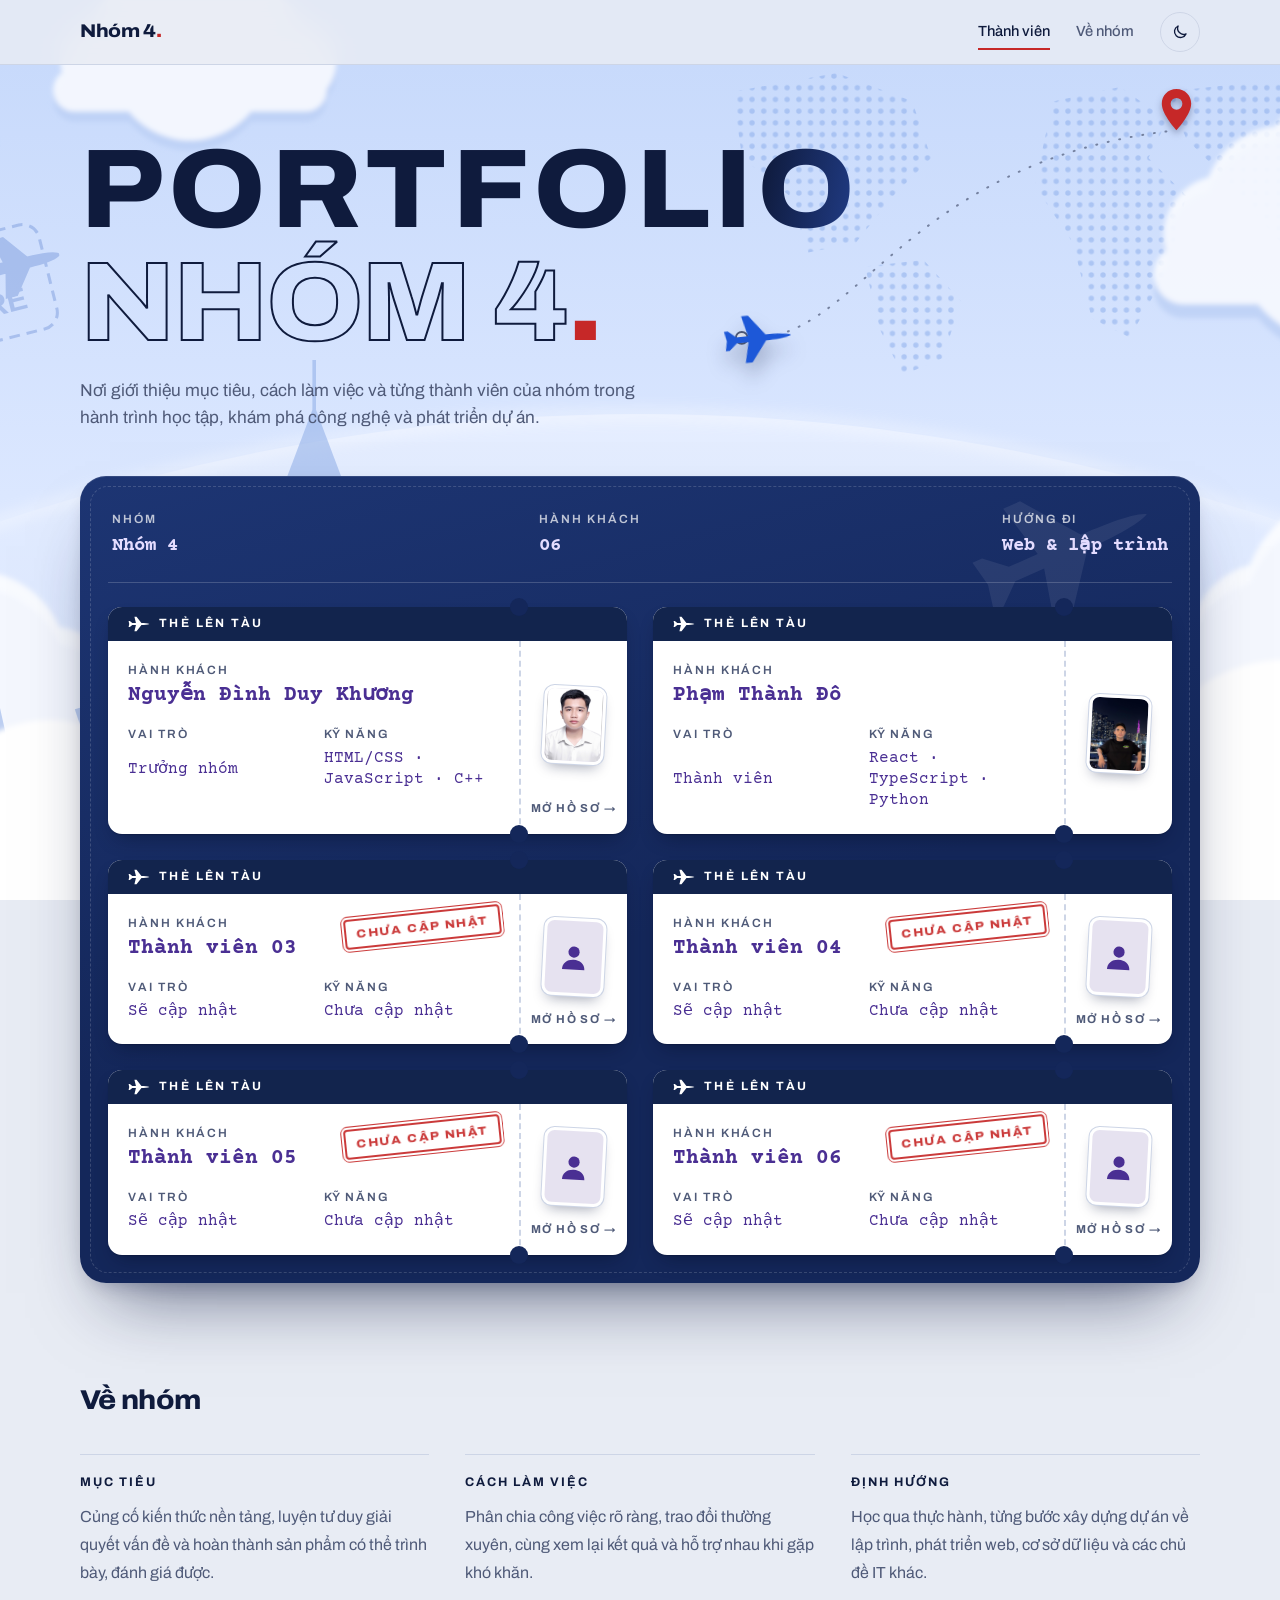
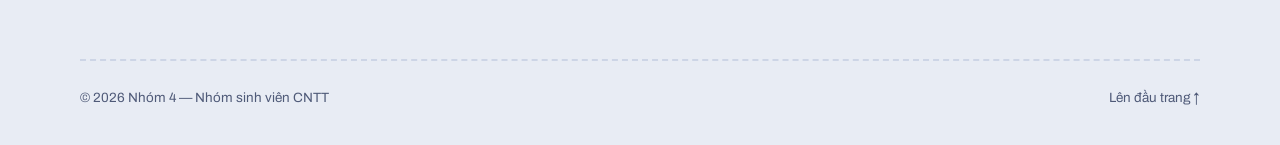
==== index.html @ a0b0d623 "sửa trang nhóm" ====
<!DOCTYPE html>
<html lang="vi">
<head>
  <meta charset="UTF-8">
  <meta name="viewport" content="width=device-width, initial-scale=1.0">
  <meta name="description" content="Trang chủ và danh sách thành viên nhóm sinh viên Công nghệ thông tin.">
  <meta name="color-scheme" content="light dark">
  <title>Nhóm 4 | Trang chủ nhóm</title>
  <link rel="preconnect" href="https://fonts.googleapis.com">
  <link rel="preconnect" href="https://fonts.gstatic.com" crossorigin>
  <link href="https://fonts.googleapis.com/css2?family=Archivo:wdth,wght@75..125,400..800&family=Courier+Prime:wght@400;700&display=swap" rel="stylesheet">
  <link rel="stylesheet" href="css/group.css">
  <script>
    document.documentElement.classList.add("js");
    try {
      const saved = localStorage.getItem("codecrew-theme");
      if (saved) document.documentElement.dataset.theme = saved;
    } catch (e) {}
    if (!document.documentElement.dataset.theme && matchMedia("(prefers-color-scheme: dark)").matches) {
      document.documentElement.dataset.theme = "dark";
    }
  </script>
  <script src="js/group.js" defer></script>
</head>
<body>
  <svg width="0" height="0" style="position:absolute" aria-hidden="true" focusable="false">
    <symbol id="person" viewBox="0 0 24 24"><circle cx="12" cy="8.5" r="4"/><path d="M4 21c0-4.4 3.6-7 8-7s8 2.6 8 7z"/></symbol>
    <symbol id="plane" viewBox="-40 -26 72 52"><path d="M30 0C26-2.5 12-3 4-3L-12-24h-7l5 21h-12l-8-7h-4l2 10-2 10h4l8-7h12l-5 21h7L4 3c8 0 22-.5 26-3Z"/></symbol>
  </svg>

  <header class="header">
    <nav class="wrap nav" aria-label="Điều hướng chính">
      <a class="brand" href="#top">Nhóm 4<span>.</span></a>
      <div class="nav-links">
        <a href="#members">Thành viên</a>
        <a href="#about">Về nhóm</a>
        <button class="theme-toggle" type="button" aria-label="Chuyển giao diện sáng / tối">
          <svg class="icon-sun" viewBox="0 0 24 24" width="18" height="18" fill="none" stroke="currentColor" stroke-width="1.8" stroke-linecap="round" aria-hidden="true"><circle cx="12" cy="12" r="4"/><path d="M12 2.5v2.2M12 19.3v2.2M2.5 12h2.2M19.3 12h2.2M5.3 5.3l1.6 1.6M17.1 17.1l1.6 1.6M5.3 18.7l1.6-1.6M17.1 6.9l1.6-1.6"/></svg>
          <svg class="icon-moon" viewBox="0 0 24 24" width="18" height="18" fill="none" stroke="currentColor" stroke-width="1.8" stroke-linecap="round" stroke-linejoin="round" aria-hidden="true"><path d="M20 14.5A8 8 0 0 1 9.5 4 8 8 0 1 0 20 14.5Z"/></svg>
        </button>
      </div>
    </nav>
  </header>

  <main id="top">
    <section class="wrap intro">
      <svg class="sky" viewBox="0 0 480 280" aria-hidden="true" focusable="false">
        <path id="route" class="route" d="M12 250C130 262 170 70 456 38"/>
        <circle class="stop" cx="12" cy="250" r="6"/>
        <path class="pin" transform="translate(0 -22)" d="M456 18c-9 0-15 7-15 15 0 11 15 27 15 27s15-16 15-27c0-8-6-15-15-15Zm0 21a6 6 0 1 1 0-12 6 6 0 0 1 0 12Z"/>
        <g class="jet"><use href="#plane" x="-40" y="-26" width="72" height="52"/><animateMotion dur="16s" repeatCount="indefinite" rotate="auto" keyPoints="0;1" keyTimes="0;1" calcMode="spline" keySplines=".45 0 .25 1"><mpath href="#route"/></animateMotion></g>
      </svg>
      <h1 class="reveal art-title" aria-label="Portfolio Nhóm 4"><span class="art-top" aria-hidden="true">PORTFOLIO</span><span class="art-sub" aria-hidden="true">NHÓM 4<i class="art-dot">.</i></span></h1>
      <p class="lead reveal">Nơi giới thiệu mục tiêu, cách làm việc và từng thành viên của nhóm trong hành trình học tập, khám phá công nghệ và phát triển dự án.</p>
    </section>

    <section class="wrap" id="members" aria-labelledby="members-title">
      <div class="wallet">
        <svg class="wallet-plane" aria-hidden="true" focusable="false"><use href="#plane"/></svg>
        <h2 class="visually-hidden" id="members-title">Thành viên</h2>
        <dl class="flight">
          <div><dt>Nhóm</dt><dd>Nhóm 4</dd></div>
          <div><dt>Hành khách</dt><dd>06</dd></div>
          <div><dt>Hướng đi</dt><dd>Web &amp; lập trình</dd></div>
        </dl>

        <ul class="coupons">
          <li>
            <a class="coupon" href="members/duy-khuong.html">
              <span class="coupon-head"><span><svg class="ico-plane" aria-hidden="true"><use href="#plane"/></svg>Thẻ lên tàu</span></span>
              <span class="coupon-body">
                <span class="field"><span class="label">Hành khách</span><span class="value name">Nguyễn Đình Duy Khương</span></span>
                <span class="field"><span class="label">Vai trò</span><span class="value">Trưởng nhóm</span></span>
                <span class="field"><span class="label">Kỹ năng</span><span class="value">HTML/CSS · JavaScript · C++</span></span>
              </span>
              <span class="coupon-stub"><span class="photo"><span class="ph-fallback">K</span><img src="images/members/01.jpg" alt="Ảnh Nguyễn Đình Duy Khương" onerror="this.remove()"></span><span class="open">Mở hồ sơ <i aria-hidden="true">→</i></span></span>
            </a>
          </li>
         <li>
  <a class="coupon" href="members/PhamThanhDo/">
    <span class="coupon-head"><span><svg class="ico-plane" aria-hidden="true"><use href="#plane"/></svg>Thẻ lên tàu</span></span>
    <span class="coupon-body">
      <span class="field"><span class="label">Hành khách</span><span class="value name">Phạm Thành Đô</span></span>
      <span class="field"><span class="label">Vai trò</span><span class="value">Thành viên</span></span>
      <span class="field"><span class="label">Kỹ năng</span><span class="value">React · TypeScript · Python</span></span>
    </span>
    <span class="coupon-stub"><span class="photo"><span class="ph-fallback">Đ</span><img src="members/PhamThanhDo/avatar.jpg" alt="Ảnh Phạm Thành Đô" onerror="this.remove()"></span></span>
  </a>
</li>
          <li>
            <a class="coupon is-pending" href="members/thanh-vien-03.html">
              <span class="coupon-head"><span><svg class="ico-plane" aria-hidden="true"><use href="#plane"/></svg>Thẻ lên tàu</span></span>
              <span class="coupon-body">
                <span class="field"><span class="label">Hành khách</span><span class="value name">Thành viên 03</span></span>
                <span class="field"><span class="label">Vai trò</span><span class="value">Sẽ cập nhật</span></span>
                <span class="field"><span class="label">Kỹ năng</span><span class="value">Chưa cập nhật</span></span>
                <span class="stamp">Chưa cập nhật</span>
              </span>
              <span class="coupon-stub"><span class="photo"><svg class="ph-fallback" aria-hidden="true"><use href="#person"/></svg><img src="images/members/03.jpg" alt="Ảnh Thành viên 03" onerror="this.remove()"></span><span class="open">Mở hồ sơ <i aria-hidden="true">→</i></span></span>
            </a>
          </li>
          <li>
            <a class="coupon is-pending" href="members/thanh-vien-04.html">
              <span class="coupon-head"><span><svg class="ico-plane" aria-hidden="true"><use href="#plane"/></svg>Thẻ lên tàu</span></span>
              <span class="coupon-body">
                <span class="field"><span class="label">Hành khách</span><span class="value name">Thành viên 04</span></span>
                <span class="field"><span class="label">Vai trò</span><span class="value">Sẽ cập nhật</span></span>
                <span class="field"><span class="label">Kỹ năng</span><span class="value">Chưa cập nhật</span></span>
                <span class="stamp">Chưa cập nhật</span>
              </span>
              <span class="coupon-stub"><span class="photo"><svg class="ph-fallback" aria-hidden="true"><use href="#person"/></svg><img src="images/members/04.jpg" alt="Ảnh Thành viên 04" onerror="this.remove()"></span><span class="open">Mở hồ sơ <i aria-hidden="true">→</i></span></span>
            </a>
          </li>
          <li>
            <a class="coupon is-pending" href="members/thanh-vien-05.html">
              <span class="coupon-head"><span><svg class="ico-plane" aria-hidden="true"><use href="#plane"/></svg>Thẻ lên tàu</span></span>
              <span class="coupon-body">
                <span class="field"><span class="label">Hành khách</span><span class="value name">Thành viên 05</span></span>
                <span class="field"><span class="label">Vai trò</span><span class="value">Sẽ cập nhật</span></span>
                <span class="field"><span class="label">Kỹ năng</span><span class="value">Chưa cập nhật</span></span>
                <span class="stamp">Chưa cập nhật</span>
              </span>
              <span class="coupon-stub"><span class="photo"><svg class="ph-fallback" aria-hidden="true"><use href="#person"/></svg><img src="images/members/05.jpg" alt="Ảnh Thành viên 05" onerror="this.remove()"></span><span class="open">Mở hồ sơ <i aria-hidden="true">→</i></span></span>
            </a>
          </li>
          <li>
            <a class="coupon is-pending" href="members/thanh-vien-06.html">
              <span class="coupon-head"><span><svg class="ico-plane" aria-hidden="true"><use href="#plane"/></svg>Thẻ lên tàu</span></span>
              <span class="coupon-body">
                <span class="field"><span class="label">Hành khách</span><span class="value name">Thành viên 06</span></span>
                <span class="field"><span class="label">Vai trò</span><span class="value">Sẽ cập nhật</span></span>
                <span class="field"><span class="label">Kỹ năng</span><span class="value">Chưa cập nhật</span></span>
                <span class="stamp">Chưa cập nhật</span>
              </span>
              <span class="coupon-stub"><span class="photo"><svg class="ph-fallback" aria-hidden="true"><use href="#person"/></svg><img src="images/members/06.jpg" alt="Ảnh Thành viên 06" onerror="this.remove()"></span><span class="open">Mở hồ sơ <i aria-hidden="true">→</i></span></span>
            </a>
          </li>
        </ul>
      </div>
    </section>

    <section class="wrap block" id="about" aria-labelledby="about-title">
      <h2 class="block-title reveal" id="about-title">Về nhóm</h2>
      <div class="terms reveal-group">
        <div><h3>Mục tiêu</h3><p>Củng cố kiến thức nền tảng, luyện tư duy giải quyết vấn đề và hoàn thành sản phẩm có thể trình bày, đánh giá được.</p></div>
        <div><h3>Cách làm việc</h3><p>Phân chia công việc rõ ràng, trao đổi thường xuyên, cùng xem lại kết quả và hỗ trợ nhau khi gặp khó khăn.</p></div>
        <div><h3>Định hướng</h3><p>Học qua thực hành, từng bước xây dựng dự án về lập trình, phát triển web, cơ sở dữ liệu và các chủ đề IT khác.</p></div>
      </div>
    </section>
  </main>

  <footer class="wrap footer">
    <span>© <span id="year"></span> Nhóm 4 — Nhóm sinh viên CNTT</span>
    <a href="#top">Lên đầu trang ↑</a>
  </footer>
</body>
</html>
---- css/group.css ----
/* Giao diện trang nhóm — ví vé máy bay: mỗi thành viên là một thẻ lên tàu */
@property --sheen { syntax: "<number>"; inherits: false; initial-value: 0; }

:root {
  --ground: #e8ecf4;
  --ink: #0f1b3d;
  --muted: #4f5a78;
  --line: #cdd5e6;
  --navy: #12244d;
  --wallet: #14275a;
  --wallet-edge: #1d3573;
  --head-bg: #12244d;
  --stock: #ffffff;
  --carbon: #4a2f93;
  --red: #c62828;
  --ring: #12244d;
  --on-wallet: rgba(255, 255, 255, .72);
  --blend: multiply;
  --shadow-wallet: 0 40px 70px -30px rgba(10, 20, 58, .6), 0 10px 24px -12px rgba(10, 20, 58, .35);
  --shadow-coupon: 0 1px 1px rgba(5, 10, 30, .22), 0 10px 20px -8px rgba(5, 10, 30, .45);
  --shadow-coupon-hover: 0 2px 2px rgba(5, 10, 30, .22), 0 26px 36px -14px rgba(5, 10, 30, .6);
  --sky: url("../images/sky-light.svg");
  --jet: #1d58d8;
  --ease: cubic-bezier(.16, 1, .3, 1);
}

:root[data-theme="dark"] {
  --ground: #070b18;
  --ink: #e9edf8;
  --muted: #9ba7c7;
  --line: #243257;
  --navy: #9db4ff;
  --wallet: #0e1733;
  --wallet-edge: #16224a;
  --head-bg: #263d7a;
  --jet: #9db8ff;
  --sky: url("../images/sky-dark.svg");
  --stock: #17224a;
  --carbon: #c8b9ff;
  --red: #ff7b72;
  --ring: #c8d3ff;
  --on-wallet: rgba(233, 237, 248, .7);
  --blend: normal;
  --shadow-wallet: 0 40px 70px -30px rgba(0, 0, 0, .85), 0 0 0 1px rgba(157, 180, 255, .08);
  --shadow-coupon: 0 1px 1px rgba(0, 0, 0, .4), 0 10px 20px -8px rgba(0, 0, 0, .7);
  --shadow-coupon-hover: 0 2px 2px rgba(0, 0, 0, .4), 0 26px 36px -14px rgba(0, 0, 0, .85);
}

* { box-sizing: border-box; }
html {
  scroll-behavior: smooth;
  scroll-padding-top: 80px;
  scrollbar-color: var(--wallet-edge) var(--ground);
  scrollbar-width: thin;
}
body {
  position: relative;
  margin: 0;
  background: var(--ground);
  color: var(--ink);
  font-family: "Archivo", system-ui, sans-serif;
  font-stretch: 100%;
  line-height: 1.6;
  transition: background-color .4s, color .4s;
}
a { color: inherit; text-decoration: none; }
::selection { background: var(--red); color: #fff; }
:focus-visible { outline: 3px solid var(--ring); outline-offset: 3px; border-radius: 6px; }
.wrap { width: min(1120px, 100% - 32px); margin-inline: auto; }
.visually-hidden { color: inherit; position: absolute; width: 1px; height: 1px; overflow: hidden; clip-path: inset(50%); white-space: nowrap; }

/* Ảnh nền bầu trời */
body::before {
  content: "";
  position: fixed;
  inset: 0;
  z-index: -1;
  background: var(--sky) center bottom / cover no-repeat;
  pointer-events: none;
}

/* Header */
.header {
  position: sticky;
  top: 0;
  z-index: 10;
  background: color-mix(in srgb, var(--ground) 86%, transparent);
  backdrop-filter: blur(12px);
  border-bottom: 1px solid var(--line);
  transition: box-shadow .3s, background-color .4s;
}
.header.scrolled { box-shadow: 0 8px 24px -12px rgba(10, 20, 58, .3); }
.nav { height: 64px; display: flex; align-items: center; justify-content: space-between; }
.brand { font-weight: 800; font-stretch: 112%; font-size: 1.15rem; letter-spacing: -.02em; }
.brand span { color: var(--red); }
.nav-links { display: flex; align-items: center; gap: 26px; font-size: .92rem; font-weight: 500; color: var(--muted); }
.nav-links a { position: relative; transition: color .2s; }
.nav-links a:not(.theme-toggle)::after {
  content: "";
  position: absolute;
  inset: auto 0 -6px;
  height: 2px;
  background: var(--red);
  transform: scaleX(0);
  transform-origin: left;
  transition: transform .35s var(--ease);
}
.nav-links a:hover, .nav-links a.active { color: var(--ink); }
.nav-links a:hover::after, .nav-links a.active::after { transform: scaleX(1); }

.theme-toggle {
  display: grid;
  place-items: center;
  width: 40px;
  height: 40px;
  padding: 0;
  border: 1px solid var(--line);
  border-radius: 50%;
  background: transparent;
  color: var(--ink);
  cursor: pointer;
  transition: border-color .2s, background-color .2s, transform .35s var(--ease);
}
.theme-toggle:hover { border-color: var(--red); transform: rotate(18deg); }
.theme-toggle .icon-sun { display: none; }
:root[data-theme="dark"] .theme-toggle .icon-sun { display: block; }
:root[data-theme="dark"] .theme-toggle .icon-moon { display: none; }

/* Mở đầu */
.intro { padding: 72px 0 44px; }
.intro h1 {
  margin: 0 0 20px;
  max-width: 15ch;
  font-size: clamp(2.5rem, 6.4vw, 4.75rem);
  font-weight: 800;
  font-stretch: 108%;
  line-height: 1.02;
  letter-spacing: -.035em;
  text-wrap: balance;
}
.lead { margin: 0; max-width: 56ch; font-size: 1.08rem; color: var(--muted); }
.mark {
  background: linear-gradient(var(--red), var(--red)) left 94% / 0 .12em no-repeat;
  transition: background-size 1s var(--ease) .6s;
}
.mark.on { background-size: 100% .12em; }

/* Tiêu đề nghệ thuật */
.intro h1.art-title { max-width: none; font-size: clamp(2.8rem, 9vw, 7rem); line-height: .95; letter-spacing: -.02em; }
.art-top, .art-sub { display: block; width: fit-content; }
.art-top {
  letter-spacing: .04em;
  background: linear-gradient(100deg, var(--ink) 0%, var(--ink) 35%, #3b6cf0 48%, #8a5cf0 52%, var(--ink) 65%, var(--ink) 100%) 0 0 / 250% 100%;
  -webkit-background-clip: text; background-clip: text;
  color: transparent; -webkit-text-fill-color: transparent;
  animation: art-shine 5s ease-in-out infinite;
}
.art-sub {
  margin-top: .06em;
  color: transparent; -webkit-text-fill-color: transparent;
  -webkit-text-stroke: 2px var(--ink);
  background: linear-gradient(90deg, var(--red), #ff9a3c, var(--red)) 0 100% / 0 100% no-repeat;
  -webkit-background-clip: text; background-clip: text;
  transition: background-size .9s var(--ease);
  cursor: default;
}
.art-sub:hover { background-size: 100% 100%; }
.art-dot { font-style: normal; -webkit-text-stroke: 0; -webkit-text-fill-color: var(--red); color: var(--red); display: inline-block; animation: art-bounce 2.2s var(--ease) infinite; }
@keyframes art-shine { 0%, 15% { background-position: 100% 0; } 85%, 100% { background-position: 0 0; } }
@keyframes art-bounce { 0%, 60%, 100% { transform: translateY(0); } 30% { transform: translateY(-.14em); } }

/* Hình máy bay */
.intro { position: relative; }
.sky { display: none; position: absolute; top: 28px; right: 0; width: min(42%, 470px); overflow: visible; color: var(--ink); }
.route { fill: none; stroke: var(--muted); stroke-width: 2; stroke-linecap: round; stroke-dasharray: 1 11; opacity: .7; }
.stop { fill: var(--ground); stroke: var(--muted); stroke-width: 2; }
.pin { fill: var(--red); filter: drop-shadow(0 4px 4px rgba(10, 20, 58, .3)); }
.jet { fill: var(--jet); filter: drop-shadow(0 14px 10px rgba(10, 20, 58, .28)); }
.wallet-plane {
  position: absolute;
  top: 6px;
  right: 40px;
  width: 190px;
  height: 137px;
  fill: #fff;
  opacity: .07;
  transform: rotate(-24deg);
  pointer-events: none;
}
@media (min-width: 960px) { .sky { display: block; } }

/* Ví vé */
.wallet {
  color: #fff;
  position: relative;
  padding: 28px;
  border-radius: 26px;
  background: linear-gradient(165deg, var(--wallet-edge), var(--wallet) 55%);
  box-shadow: var(--shadow-wallet), inset 0 1px 0 rgba(255, 255, 255, .1);
}
.wallet::before {
  content: "";
  position: absolute;
  inset: 10px;
  border: 1.5px dashed rgba(255, 255, 255, .16);
  border-radius: 18px;
  pointer-events: none;
}

.flight {
  position: relative;
  z-index: 1;
  display: grid;
  grid-template-columns: repeat(3, auto);
  justify-content: space-between;
  gap: 12px 24px;
  margin: 0 0 24px;
  padding: 6px 4px 20px;
  border-bottom: 1px solid rgba(255, 255, 255, .18);
}
.flight div { display: grid; gap: 2px; }
.flight dt, .label {
  font-size: .75rem;
  font-weight: 600;
  letter-spacing: .16em;
  text-transform: uppercase;
}
.flight dt { color: var(--on-wallet); }
.flight dd { margin: 0; font-family: "Courier Prime", ui-monospace, monospace; font-size: 1.2rem; font-weight: 700; color: #e4dcff; }

.coupons { position: relative; display: grid; gap: 22px; margin: 0; padding: 0; list-style: none; }

.coupon {
  --stub: 108px;
  --head: 34px;
  --mx: 50%;
  --my: 0%;
  position: relative;
  display: grid;
  grid-template-columns: 1fr var(--stub);
  grid-template-rows: var(--head) 1fr;
  height: 100%;
  border-radius: 14px;
  background:
    radial-gradient(260px circle at var(--mx) var(--my), rgb(255 255 255 / calc(var(--sheen) * .5)), transparent 65%),
    var(--stock);
  box-shadow: var(--shadow-coupon);
  transition: transform .5s var(--ease), box-shadow .5s var(--ease), --sheen .5s;
}
.coupon::before, .coupon::after {
  content: "";
  position: absolute;
  left: calc(100% - var(--stub) - 9px);
  width: 18px;
  height: 18px;
  border-radius: 50%;
  background: var(--wallet);
}
.coupon::before { top: -9px; }
.coupon::after { bottom: -9px; }
a.coupon:hover, a.coupon:focus-visible { --sheen: 1; transform: translateY(-5px) rotate(-.5deg); box-shadow: var(--shadow-coupon-hover); }
a.coupon:focus-visible { outline-color: #fff; }

.coupon-head {
  grid-column: 1 / -1;
  display: flex;
  align-items: center;
  justify-content: space-between;
  padding: 4px 20px;
  border-radius: 14px 14px 0 0;
  background: var(--head-bg);
  color: #fff;
  font-size: .75rem;
  font-weight: 700;
  letter-spacing: .2em;
  text-transform: uppercase;
}
.coupon-head span { display: inline-flex; align-items: center; gap: 9px; }
.ico-plane { width: 22px; height: 16px; fill: currentColor; }

.coupon-body {
  position: relative;
  display: grid;
  grid-template-columns: 1fr 1fr;
  align-content: start;
  gap: 16px 20px;
  padding: 20px 20px 22px;
}
.field { display: grid; gap: 4px; min-width: 0; }
.field:first-child { grid-column: 1 / -1; }
.label { color: var(--muted); }
.value {
  font-family: "Courier Prime", ui-monospace, monospace;
  font-size: .98rem;
  line-height: 1.35;
  color: var(--carbon);
  overflow-wrap: anywhere;
}
.value.name { font-size: 1.3rem; font-weight: 700; line-height: 1.2; }

.stamp {
  grid-column: 1 / -1;
  justify-self: start;
  padding: 4px 10px;
  border: 2px solid var(--red);
  border-radius: 4px;
  outline: 1px solid var(--red);
  outline-offset: 2px;
  color: var(--red);
  font-size: .72rem;
  font-weight: 800;
  font-stretch: 112%;
  letter-spacing: .14em;
  text-transform: uppercase;
  white-space: nowrap;
  mix-blend-mode: var(--blend);
  transform: rotate(-6deg);
}

.coupon-stub {
  display: grid;
  grid-template-rows: 1fr auto;
  justify-items: center;
  gap: 8px;
  padding: 18px 8px 16px;
  border-left: 2px dashed var(--line);
  text-align: center;
}
.photo {
  position: relative;
  align-self: center;
  display: grid;
  place-items: center;
  width: 62px;
  aspect-ratio: 4 / 5;
  overflow: hidden;
  border: 3px solid var(--stock);
  border-radius: 10px;
  background: color-mix(in srgb, var(--carbon) 14%, var(--stock));
  box-shadow: 0 0 0 1px var(--line), 0 8px 14px -6px rgba(10, 20, 58, .4);
  color: var(--carbon);
  transform: rotate(3deg);
  transition: transform .5s var(--ease);
}
a.coupon:hover .photo, a.coupon:focus-visible .photo { transform: rotate(0deg) scale(1.06); }
.ph-fallback { width: 60%; fill: currentColor; font-family: "Courier Prime", ui-monospace, monospace; font-size: 1.8rem; font-weight: 700; text-align: center; }
.photo img { position: absolute; inset: 0; width: 100%; height: 100%; object-fit: cover; }
.open { white-space: nowrap; font-size: .72rem; font-weight: 700; letter-spacing: .12em; text-transform: uppercase; color: var(--muted); }
.open i { display: inline-block; font-style: normal; transition: transform .4s var(--ease); }
a.coupon:hover .open, a.coupon:focus-visible .open { color: var(--red); }
a.coupon:hover .open i, a.coupon:focus-visible .open i { transform: translateX(4px); }

/* Phần "Về nhóm" */
.block { padding: 96px 0 72px; }
.block-title { margin: 0 0 32px; font-size: 1.7rem; font-weight: 800; font-stretch: 108%; letter-spacing: -.025em; }
.terms { display: grid; grid-template-columns: repeat(3, 1fr); gap: 36px; }
.terms > div { position: relative; padding-top: 18px; border-top: 1px solid var(--line); }
.terms > div::before {
  content: "";
  position: absolute;
  inset: -1px 0 auto;
  height: 2px;
  background: var(--red);
  transform: scaleX(0);
  transform-origin: left;
  transition: transform .6s var(--ease);
}
.terms > div:hover::before { transform: scaleX(1); }
.terms h3 { margin: 0 0 10px; font-size: .78rem; font-weight: 700; letter-spacing: .16em; text-transform: uppercase; }
.terms p { margin: 0; max-width: 44ch; color: var(--muted); line-height: 1.75; }

/* Chân trang */
.footer {
  display: flex;
  flex-wrap: wrap;
  justify-content: space-between;
  gap: 10px;
  padding: 26px 0 36px;
  border-top: 2px dashed var(--line);
  font-size: .84rem;
  color: var(--muted);
}
.footer a { transition: color .2s; }
.footer a:hover { color: var(--red); }

/* Hiệu ứng vào trang: thẻ được chia ra, rồi đóng dấu */
.js .reveal, .js .terms > * {
  opacity: 0;
  transform: translateY(16px);
  transition: opacity .8s var(--ease), transform .8s var(--ease);
  transition-delay: var(--delay, 0s);
}
.js .reveal.in, .js .reveal-group.in > * { opacity: 1; transform: none; }

.js .coupons li {
  opacity: 0;
  transform: translateY(48px) rotate(var(--r, 0deg)) scale(.97);
  transition: opacity .7s ease, transform 1.1s var(--ease);
  transition-delay: var(--delay, 0s);
}
.js .coupons li:nth-child(odd) { --r: -2deg; }
.js .coupons li:nth-child(even) { --r: 1.6deg; }
.js .wallet.in .coupons li { opacity: 1; transform: none; }

.js .stamp { opacity: 0; transform: rotate(-6deg) scale(1.7); transition: opacity .2s, transform .45s var(--ease); transition-delay: calc(var(--delay, 0s) + .9s); }
.js .wallet.in .stamp { opacity: .92; transform: rotate(-6deg) scale(1); }

/* Responsive */
@media (min-width: 560px) {
  .stamp { position: absolute; top: 18px; right: 18px; grid-column: auto; }
}
@media (min-width: 960px) {
  .coupons { grid-template-columns: repeat(2, 1fr); gap: 26px; }
}
@media (max-width: 860px) {
  .terms { grid-template-columns: 1fr; gap: 28px; }
}
@media (max-width: 640px) {
  body::before { background-position: 10% bottom; }
  .intro { padding: 48px 0 32px; }
  .wallet { padding: 20px 14px; border-radius: 20px; }
  .flight { grid-template-columns: repeat(2, auto); justify-content: start; gap: 12px 32px; }
  .coupon { --stub: 96px; }
  .open { letter-spacing: .04em; }
  .coupon-body { grid-template-columns: 1fr; padding: 18px 16px 20px; }
  .coupon-head { padding: 0 16px; }
  .photo { width: 54px; }
  .wallet-plane { width: 120px; height: 87px; right: 20px; }
  .nav-links { gap: 16px; font-size: .86rem; }
  .block { padding: 72px 0 56px; }
}

@media (prefers-reduced-motion: reduce) {
  html { scroll-behavior: auto; }
  * { transition: none !important; animation: none !important; }
  .js .reveal, .js .terms > *, .js .coupons li { opacity: 1; transform: none; }
  .js .stamp { opacity: .92; transform: rotate(-6deg); }
}
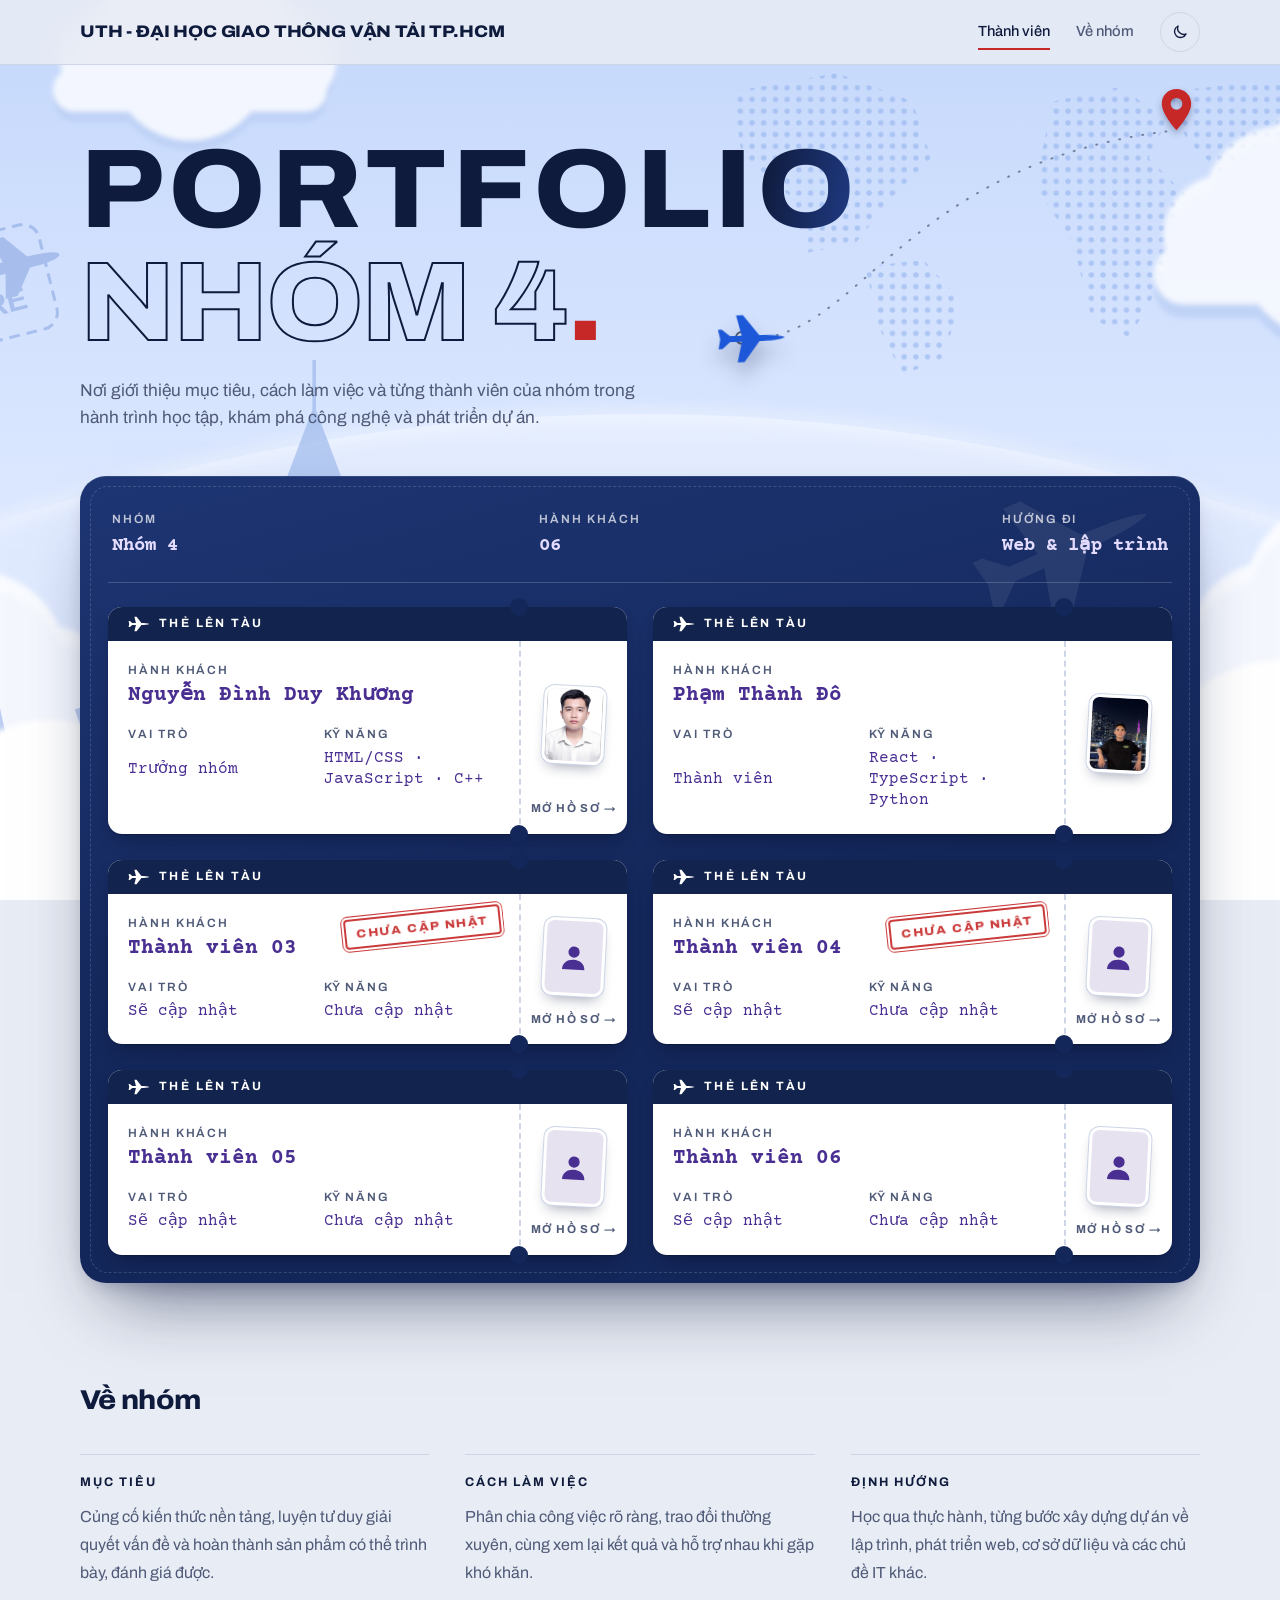
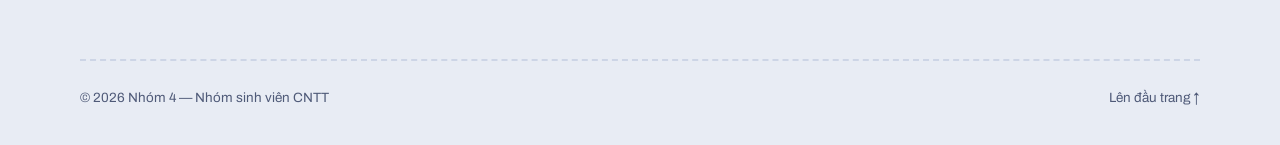
==== commit f76e30b2: "TÊN TRƯỜNG" ====
--- a/index.html
+++ b/index.html
@@ -30,7 +30,7 @@
 
   <header class="header">
     <nav class="wrap nav" aria-label="Điều hướng chính">
-      <a class="brand" href="#top">Nhóm 4<span>.</span></a>
+      <a class="brand" href="#top">UTH - ĐẠI HỌC GIAO THÔNG VẬN TẢI TP.HCM</a>
       <div class="nav-links">
         <a href="#members">Thành viên</a>
         <a href="#about">Về nhóm</a>
--- a/css/group.css
+++ b/css/group.css
@@ -91,7 +91,8 @@
 }
 .header.scrolled { box-shadow: 0 8px 24px -12px rgba(10, 20, 58, .3); }
 .nav { height: 64px; display: flex; align-items: center; justify-content: space-between; }
-.brand { font-weight: 800; font-stretch: 112%; font-size: 1.15rem; letter-spacing: -.02em; }
+.brand { font-weight: 800; font-stretch: 112%; font-size: 1.05rem; letter-spacing: -.01em; }
+@media (max-width: 700px) { .brand { font-size: .8rem; } }
 .brand span { color: var(--red); }
 .nav-links { display: flex; align-items: center; gap: 26px; font-size: .92rem; font-weight: 500; color: var(--muted); }
 .nav-links a { position: relative; transition: color .2s; }
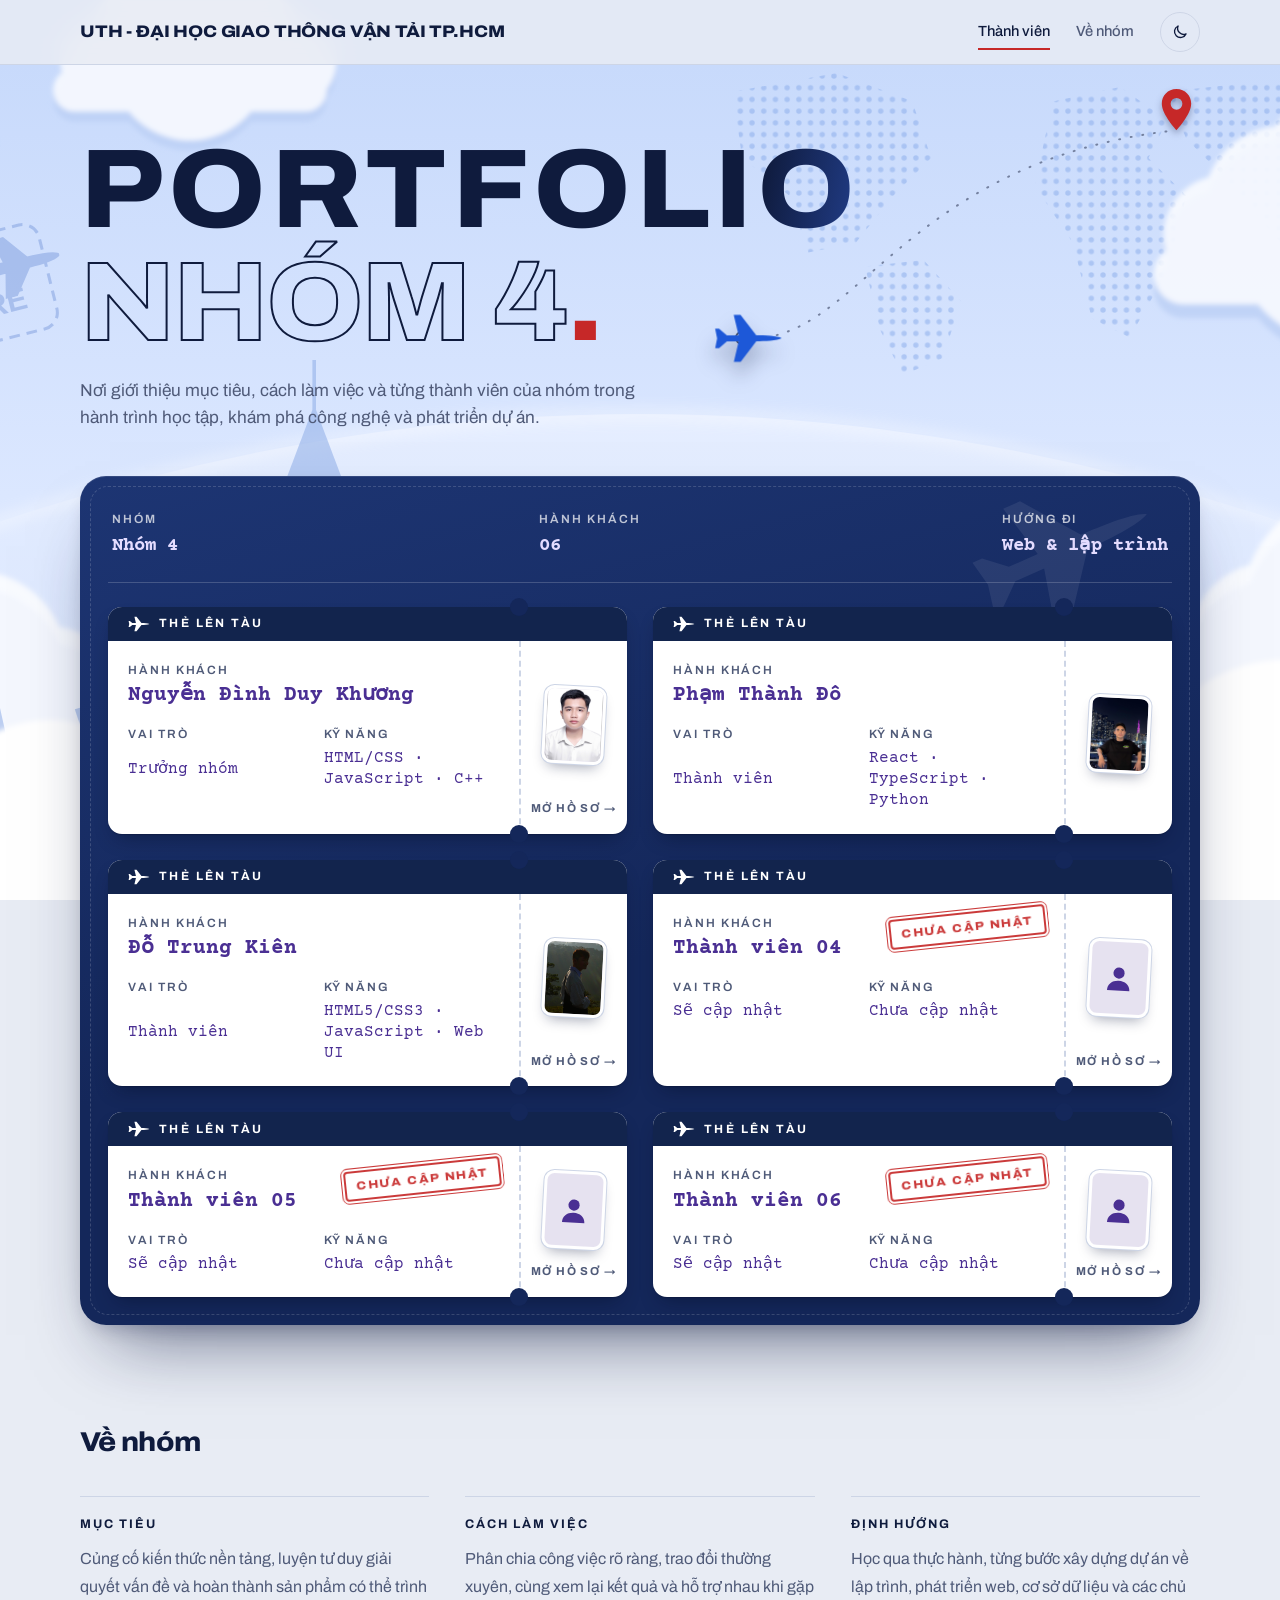
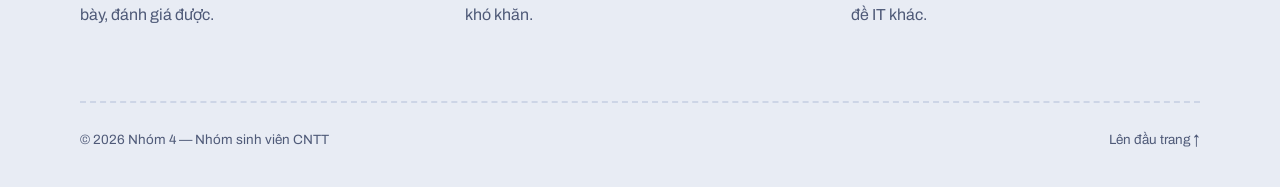
==== commit 90abe976: "Cập nhật hồ sơ thành viên Đỗ Trung Kiên" ====
--- a/index.html
+++ b/index.html
@@ -88,15 +88,14 @@
   </a>
 </li>
           <li>
-            <a class="coupon is-pending" href="members/thanh-vien-03.html">
+            <a class="coupon" href="members/trung-kien.html">
               <span class="coupon-head"><span><svg class="ico-plane" aria-hidden="true"><use href="#plane"/></svg>Thẻ lên tàu</span></span>
               <span class="coupon-body">
-                <span class="field"><span class="label">Hành khách</span><span class="value name">Thành viên 03</span></span>
-                <span class="field"><span class="label">Vai trò</span><span class="value">Sẽ cập nhật</span></span>
-                <span class="field"><span class="label">Kỹ năng</span><span class="value">Chưa cập nhật</span></span>
-                <span class="stamp">Chưa cập nhật</span>
+                <span class="field"><span class="label">Hành khách</span><span class="value name">Đỗ Trung Kiên</span></span>
+                <span class="field"><span class="label">Vai trò</span><span class="value">Thành viên</span></span>
+                <span class="field"><span class="label">Kỹ năng</span><span class="value">HTML5/CSS3 · JavaScript · Web UI</span></span>
               </span>
-              <span class="coupon-stub"><span class="photo"><svg class="ph-fallback" aria-hidden="true"><use href="#person"/></svg><img src="images/members/03.jpg" alt="Ảnh Thành viên 03" onerror="this.remove()"></span><span class="open">Mở hồ sơ <i aria-hidden="true">→</i></span></span>
+              <span class="coupon-stub"><span class="photo"><span class="ph-fallback">K</span><img src="images/members/03.jpg" alt="Ảnh Đỗ Trung Kiên" onerror="this.remove()"></span><span class="open">Mở hồ sơ <i aria-hidden="true">→</i></span></span>
             </a>
           </li>
           <li>
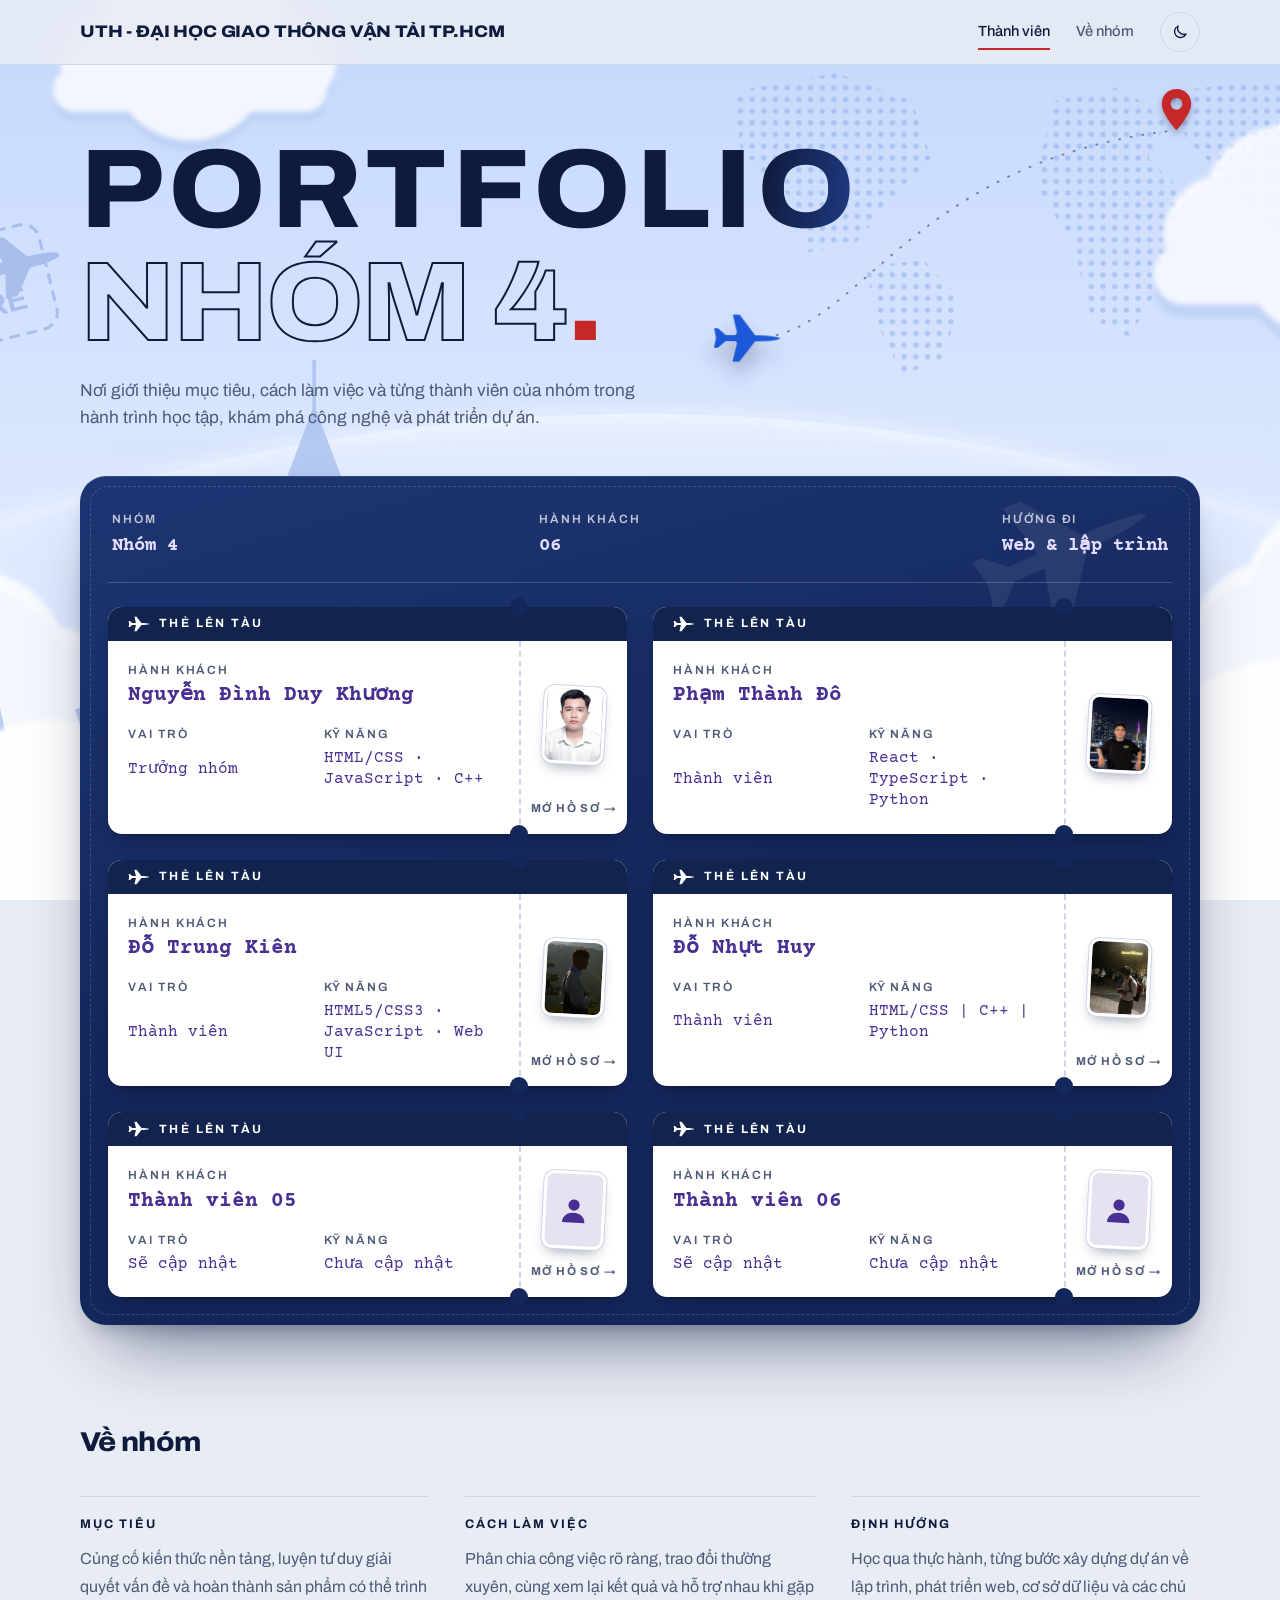
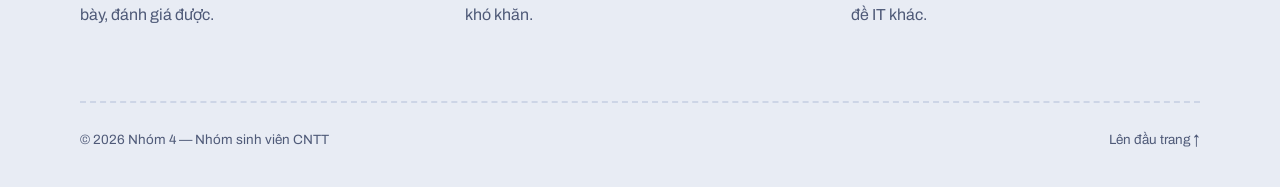
==== commit dc220eb0: "them vao menu nhom 4" ====
--- a/index.html
+++ b/index.html
@@ -1,156 +1,427 @@
-<!DOCTYPE html>
+<!doctype html>
 <html lang="vi">
-<head>
-  <meta charset="UTF-8">
-  <meta name="viewport" content="width=device-width, initial-scale=1.0">
-  <meta name="description" content="Trang chủ và danh sách thành viên nhóm sinh viên Công nghệ thông tin.">
-  <meta name="color-scheme" content="light dark">
-  <title>Nhóm 4 | Trang chủ nhóm</title>
-  <link rel="preconnect" href="https://fonts.googleapis.com">
-  <link rel="preconnect" href="https://fonts.gstatic.com" crossorigin>
-  <link href="https://fonts.googleapis.com/css2?family=Archivo:wdth,wght@75..125,400..800&family=Courier+Prime:wght@400;700&display=swap" rel="stylesheet">
-  <link rel="stylesheet" href="css/group.css">
-  <script>
-    document.documentElement.classList.add("js");
-    try {
-      const saved = localStorage.getItem("codecrew-theme");
-      if (saved) document.documentElement.dataset.theme = saved;
-    } catch (e) {}
-    if (!document.documentElement.dataset.theme && matchMedia("(prefers-color-scheme: dark)").matches) {
-      document.documentElement.dataset.theme = "dark";
-    }
-  </script>
-  <script src="js/group.js" defer></script>
-</head>
-<body>
-  <svg width="0" height="0" style="position:absolute" aria-hidden="true" focusable="false">
-    <symbol id="person" viewBox="0 0 24 24"><circle cx="12" cy="8.5" r="4"/><path d="M4 21c0-4.4 3.6-7 8-7s8 2.6 8 7z"/></symbol>
-    <symbol id="plane" viewBox="-40 -26 72 52"><path d="M30 0C26-2.5 12-3 4-3L-12-24h-7l5 21h-12l-8-7h-4l2 10-2 10h4l8-7h12l-5 21h7L4 3c8 0 22-.5 26-3Z"/></symbol>
-  </svg>
-
-  <header class="header">
-    <nav class="wrap nav" aria-label="Điều hướng chính">
-      <a class="brand" href="#top">UTH - ĐẠI HỌC GIAO THÔNG VẬN TẢI TP.HCM</a>
-      <div class="nav-links">
-        <a href="#members">Thành viên</a>
-        <a href="#about">Về nhóm</a>
-        <button class="theme-toggle" type="button" aria-label="Chuyển giao diện sáng / tối">
-          <svg class="icon-sun" viewBox="0 0 24 24" width="18" height="18" fill="none" stroke="currentColor" stroke-width="1.8" stroke-linecap="round" aria-hidden="true"><circle cx="12" cy="12" r="4"/><path d="M12 2.5v2.2M12 19.3v2.2M2.5 12h2.2M19.3 12h2.2M5.3 5.3l1.6 1.6M17.1 17.1l1.6 1.6M5.3 18.7l1.6-1.6M17.1 6.9l1.6-1.6"/></svg>
-          <svg class="icon-moon" viewBox="0 0 24 24" width="18" height="18" fill="none" stroke="currentColor" stroke-width="1.8" stroke-linecap="round" stroke-linejoin="round" aria-hidden="true"><path d="M20 14.5A8 8 0 0 1 9.5 4 8 8 0 1 0 20 14.5Z"/></svg>
-        </button>
-      </div>
-    </nav>
-  </header>
-
-  <main id="top">
-    <section class="wrap intro">
-      <svg class="sky" viewBox="0 0 480 280" aria-hidden="true" focusable="false">
-        <path id="route" class="route" d="M12 250C130 262 170 70 456 38"/>
-        <circle class="stop" cx="12" cy="250" r="6"/>
-        <path class="pin" transform="translate(0 -22)" d="M456 18c-9 0-15 7-15 15 0 11 15 27 15 27s15-16 15-27c0-8-6-15-15-15Zm0 21a6 6 0 1 1 0-12 6 6 0 0 1 0 12Z"/>
-        <g class="jet"><use href="#plane" x="-40" y="-26" width="72" height="52"/><animateMotion dur="16s" repeatCount="indefinite" rotate="auto" keyPoints="0;1" keyTimes="0;1" calcMode="spline" keySplines=".45 0 .25 1"><mpath href="#route"/></animateMotion></g>
-      </svg>
-      <h1 class="reveal art-title" aria-label="Portfolio Nhóm 4"><span class="art-top" aria-hidden="true">PORTFOLIO</span><span class="art-sub" aria-hidden="true">NHÓM 4<i class="art-dot">.</i></span></h1>
-      <p class="lead reveal">Nơi giới thiệu mục tiêu, cách làm việc và từng thành viên của nhóm trong hành trình học tập, khám phá công nghệ và phát triển dự án.</p>
-    </section>
-
-    <section class="wrap" id="members" aria-labelledby="members-title">
-      <div class="wallet">
-        <svg class="wallet-plane" aria-hidden="true" focusable="false"><use href="#plane"/></svg>
-        <h2 class="visually-hidden" id="members-title">Thành viên</h2>
-        <dl class="flight">
-          <div><dt>Nhóm</dt><dd>Nhóm 4</dd></div>
-          <div><dt>Hành khách</dt><dd>06</dd></div>
-          <div><dt>Hướng đi</dt><dd>Web &amp; lập trình</dd></div>
-        </dl>
-
-        <ul class="coupons">
-          <li>
-            <a class="coupon" href="members/duy-khuong.html">
-              <span class="coupon-head"><span><svg class="ico-plane" aria-hidden="true"><use href="#plane"/></svg>Thẻ lên tàu</span></span>
-              <span class="coupon-body">
-                <span class="field"><span class="label">Hành khách</span><span class="value name">Nguyễn Đình Duy Khương</span></span>
-                <span class="field"><span class="label">Vai trò</span><span class="value">Trưởng nhóm</span></span>
-                <span class="field"><span class="label">Kỹ năng</span><span class="value">HTML/CSS · JavaScript · C++</span></span>
-              </span>
-              <span class="coupon-stub"><span class="photo"><span class="ph-fallback">K</span><img src="images/members/01.jpg" alt="Ảnh Nguyễn Đình Duy Khương" onerror="this.remove()"></span><span class="open">Mở hồ sơ <i aria-hidden="true">→</i></span></span>
-            </a>
-          </li>
-         <li>
-  <a class="coupon" href="members/PhamThanhDo/">
-    <span class="coupon-head"><span><svg class="ico-plane" aria-hidden="true"><use href="#plane"/></svg>Thẻ lên tàu</span></span>
-    <span class="coupon-body">
-      <span class="field"><span class="label">Hành khách</span><span class="value name">Phạm Thành Đô</span></span>
-      <span class="field"><span class="label">Vai trò</span><span class="value">Thành viên</span></span>
-      <span class="field"><span class="label">Kỹ năng</span><span class="value">React · TypeScript · Python</span></span>
-    </span>
-    <span class="coupon-stub"><span class="photo"><span class="ph-fallback">Đ</span><img src="members/PhamThanhDo/avatar.jpg" alt="Ảnh Phạm Thành Đô" onerror="this.remove()"></span></span>
-  </a>
-</li>
-          <li>
-            <a class="coupon" href="members/trung-kien.html">
-              <span class="coupon-head"><span><svg class="ico-plane" aria-hidden="true"><use href="#plane"/></svg>Thẻ lên tàu</span></span>
-              <span class="coupon-body">
-                <span class="field"><span class="label">Hành khách</span><span class="value name">Đỗ Trung Kiên</span></span>
-                <span class="field"><span class="label">Vai trò</span><span class="value">Thành viên</span></span>
-                <span class="field"><span class="label">Kỹ năng</span><span class="value">HTML5/CSS3 · JavaScript · Web UI</span></span>
-              </span>
-              <span class="coupon-stub"><span class="photo"><span class="ph-fallback">K</span><img src="images/members/03.jpg" alt="Ảnh Đỗ Trung Kiên" onerror="this.remove()"></span><span class="open">Mở hồ sơ <i aria-hidden="true">→</i></span></span>
-            </a>
-          </li>
-          <li>
-            <a class="coupon is-pending" href="members/thanh-vien-04.html">
-              <span class="coupon-head"><span><svg class="ico-plane" aria-hidden="true"><use href="#plane"/></svg>Thẻ lên tàu</span></span>
-              <span class="coupon-body">
-                <span class="field"><span class="label">Hành khách</span><span class="value name">Thành viên 04</span></span>
-                <span class="field"><span class="label">Vai trò</span><span class="value">Sẽ cập nhật</span></span>
-                <span class="field"><span class="label">Kỹ năng</span><span class="value">Chưa cập nhật</span></span>
-                <span class="stamp">Chưa cập nhật</span>
-              </span>
-              <span class="coupon-stub"><span class="photo"><svg class="ph-fallback" aria-hidden="true"><use href="#person"/></svg><img src="images/members/04.jpg" alt="Ảnh Thành viên 04" onerror="this.remove()"></span><span class="open">Mở hồ sơ <i aria-hidden="true">→</i></span></span>
-            </a>
-          </li>
-          <li>
-            <a class="coupon is-pending" href="members/thanh-vien-05.html">
-              <span class="coupon-head"><span><svg class="ico-plane" aria-hidden="true"><use href="#plane"/></svg>Thẻ lên tàu</span></span>
-              <span class="coupon-body">
-                <span class="field"><span class="label">Hành khách</span><span class="value name">Thành viên 05</span></span>
-                <span class="field"><span class="label">Vai trò</span><span class="value">Sẽ cập nhật</span></span>
-                <span class="field"><span class="label">Kỹ năng</span><span class="value">Chưa cập nhật</span></span>
-                <span class="stamp">Chưa cập nhật</span>
-              </span>
-              <span class="coupon-stub"><span class="photo"><svg class="ph-fallback" aria-hidden="true"><use href="#person"/></svg><img src="images/members/05.jpg" alt="Ảnh Thành viên 05" onerror="this.remove()"></span><span class="open">Mở hồ sơ <i aria-hidden="true">→</i></span></span>
-            </a>
-          </li>
-          <li>
-            <a class="coupon is-pending" href="members/thanh-vien-06.html">
-              <span class="coupon-head"><span><svg class="ico-plane" aria-hidden="true"><use href="#plane"/></svg>Thẻ lên tàu</span></span>
-              <span class="coupon-body">
-                <span class="field"><span class="label">Hành khách</span><span class="value name">Thành viên 06</span></span>
-                <span class="field"><span class="label">Vai trò</span><span class="value">Sẽ cập nhật</span></span>
-                <span class="field"><span class="label">Kỹ năng</span><span class="value">Chưa cập nhật</span></span>
-                <span class="stamp">Chưa cập nhật</span>
-              </span>
-              <span class="coupon-stub"><span class="photo"><svg class="ph-fallback" aria-hidden="true"><use href="#person"/></svg><img src="images/members/06.jpg" alt="Ảnh Thành viên 06" onerror="this.remove()"></span><span class="open">Mở hồ sơ <i aria-hidden="true">→</i></span></span>
-            </a>
-          </li>
-        </ul>
-      </div>
-    </section>
-
-    <section class="wrap block" id="about" aria-labelledby="about-title">
-      <h2 class="block-title reveal" id="about-title">Về nhóm</h2>
-      <div class="terms reveal-group">
-        <div><h3>Mục tiêu</h3><p>Củng cố kiến thức nền tảng, luyện tư duy giải quyết vấn đề và hoàn thành sản phẩm có thể trình bày, đánh giá được.</p></div>
-        <div><h3>Cách làm việc</h3><p>Phân chia công việc rõ ràng, trao đổi thường xuyên, cùng xem lại kết quả và hỗ trợ nhau khi gặp khó khăn.</p></div>
-        <div><h3>Định hướng</h3><p>Học qua thực hành, từng bước xây dựng dự án về lập trình, phát triển web, cơ sở dữ liệu và các chủ đề IT khác.</p></div>
-      </div>
-    </section>
-  </main>
-
-  <footer class="wrap footer">
-    <span>© <span id="year"></span> Nhóm 4 — Nhóm sinh viên CNTT</span>
-    <a href="#top">Lên đầu trang ↑</a>
-  </footer>
-</body>
+  <head>
+    <meta charset="UTF-8" />
+    <meta name="viewport" content="width=device-width, initial-scale=1.0" />
+    <meta
+      name="description"
+      content="Trang chủ và danh sách thành viên nhóm sinh viên Công nghệ thông tin."
+    />
+    <meta name="color-scheme" content="light dark" />
+    <title>Nhóm 4 | Trang chủ nhóm</title>
+    <link rel="preconnect" href="https://fonts.googleapis.com" />
+    <link rel="preconnect" href="https://fonts.gstatic.com" crossorigin />
+    <link
+      href="https://fonts.googleapis.com/css2?family=Archivo:wdth,wght@75..125,400..800&family=Courier+Prime:wght@400;700&display=swap"
+      rel="stylesheet"
+    />
+    <link rel="stylesheet" href="css/group.css" />
+    <script>
+      document.documentElement.classList.add("js");
+      try {
+        const saved = localStorage.getItem("codecrew-theme");
+        if (saved) document.documentElement.dataset.theme = saved;
+      } catch (e) {}
+      if (
+        !document.documentElement.dataset.theme &&
+        matchMedia("(prefers-color-scheme: dark)").matches
+      ) {
+        document.documentElement.dataset.theme = "dark";
+      }
+    </script>
+    <script src="js/group.js" defer></script>
+  </head>
+  <body>
+    <svg
+      width="0"
+      height="0"
+      style="position: absolute"
+      aria-hidden="true"
+      focusable="false"
+    >
+      <symbol id="person" viewBox="0 0 24 24">
+        <circle cx="12" cy="8.5" r="4" />
+        <path d="M4 21c0-4.4 3.6-7 8-7s8 2.6 8 7z" />
+      </symbol>
+      <symbol id="plane" viewBox="-40 -26 72 52">
+        <path
+          d="M30 0C26-2.5 12-3 4-3L-12-24h-7l5 21h-12l-8-7h-4l2 10-2 10h4l8-7h12l-5 21h7L4 3c8 0 22-.5 26-3Z"
+        />
+      </symbol>
+    </svg>
+
+    <header class="header">
+      <nav class="wrap nav" aria-label="Điều hướng chính">
+        <a class="brand" href="#top">UTH - ĐẠI HỌC GIAO THÔNG VẬN TẢI TP.HCM</a>
+        <div class="nav-links">
+          <a href="#members">Thành viên</a>
+          <a href="#about">Về nhóm</a>
+          <button
+            class="theme-toggle"
+            type="button"
+            aria-label="Chuyển giao diện sáng / tối"
+          >
+            <svg
+              class="icon-sun"
+              viewBox="0 0 24 24"
+              width="18"
+              height="18"
+              fill="none"
+              stroke="currentColor"
+              stroke-width="1.8"
+              stroke-linecap="round"
+              aria-hidden="true"
+            >
+              <circle cx="12" cy="12" r="4" />
+              <path
+                d="M12 2.5v2.2M12 19.3v2.2M2.5 12h2.2M19.3 12h2.2M5.3 5.3l1.6 1.6M17.1 17.1l1.6 1.6M5.3 18.7l1.6-1.6M17.1 6.9l1.6-1.6"
+              />
+            </svg>
+            <svg
+              class="icon-moon"
+              viewBox="0 0 24 24"
+              width="18"
+              height="18"
+              fill="none"
+              stroke="currentColor"
+              stroke-width="1.8"
+              stroke-linecap="round"
+              stroke-linejoin="round"
+              aria-hidden="true"
+            >
+              <path d="M20 14.5A8 8 0 0 1 9.5 4 8 8 0 1 0 20 14.5Z" />
+            </svg>
+          </button>
+        </div>
+      </nav>
+    </header>
+
+    <main id="top">
+      <section class="wrap intro">
+        <svg
+          class="sky"
+          viewBox="0 0 480 280"
+          aria-hidden="true"
+          focusable="false"
+        >
+          <path id="route" class="route" d="M12 250C130 262 170 70 456 38" />
+          <circle class="stop" cx="12" cy="250" r="6" />
+          <path
+            class="pin"
+            transform="translate(0 -22)"
+            d="M456 18c-9 0-15 7-15 15 0 11 15 27 15 27s15-16 15-27c0-8-6-15-15-15Zm0 21a6 6 0 1 1 0-12 6 6 0 0 1 0 12Z"
+          />
+          <g class="jet">
+            <use href="#plane" x="-40" y="-26" width="72" height="52" />
+            <animateMotion
+              dur="16s"
+              repeatCount="indefinite"
+              rotate="auto"
+              keyPoints="0;1"
+              keyTimes="0;1"
+              calcMode="spline"
+              keySplines=".45 0 .25 1"
+            >
+              <mpath href="#route" />
+            </animateMotion>
+          </g>
+        </svg>
+        <h1 class="reveal art-title" aria-label="Portfolio Nhóm 4">
+          <span class="art-top" aria-hidden="true">PORTFOLIO</span
+          ><span class="art-sub" aria-hidden="true"
+            >NHÓM 4<i class="art-dot">.</i></span
+          >
+        </h1>
+        <p class="lead reveal">
+          Nơi giới thiệu mục tiêu, cách làm việc và từng thành viên của nhóm
+          trong hành trình học tập, khám phá công nghệ và phát triển dự án.
+        </p>
+      </section>
+
+      <section class="wrap" id="members" aria-labelledby="members-title">
+        <div class="wallet">
+          <svg class="wallet-plane" aria-hidden="true" focusable="false">
+            <use href="#plane" />
+          </svg>
+          <h2 class="visually-hidden" id="members-title">Thành viên</h2>
+          <dl class="flight">
+            <div>
+              <dt>Nhóm</dt>
+              <dd>Nhóm 4</dd>
+            </div>
+            <div>
+              <dt>Hành khách</dt>
+              <dd>06</dd>
+            </div>
+            <div>
+              <dt>Hướng đi</dt>
+              <dd>Web &amp; lập trình</dd>
+            </div>
+          </dl>
+
+          <ul class="coupons">
+            <li>
+              <a class="coupon" href="members/duy-khuong.html">
+                <span class="coupon-head"
+                  ><span
+                    ><svg class="ico-plane" aria-hidden="true">
+                      <use href="#plane" /></svg
+                    >Thẻ lên tàu</span
+                  ></span
+                >
+                <span class="coupon-body">
+                  <span class="field"
+                    ><span class="label">Hành khách</span
+                    ><span class="value name"
+                      >Nguyễn Đình Duy Khương</span
+                    ></span
+                  >
+                  <span class="field"
+                    ><span class="label">Vai trò</span
+                    ><span class="value">Trưởng nhóm</span></span
+                  >
+                  <span class="field"
+                    ><span class="label">Kỹ năng</span
+                    ><span class="value"
+                      >HTML/CSS · JavaScript · C++</span
+                    ></span
+                  >
+                </span>
+                <span class="coupon-stub"
+                  ><span class="photo"
+                    ><span class="ph-fallback">K</span
+                    ><img
+                      src="images/members/01.jpg"
+                      alt="Ảnh Nguyễn Đình Duy Khương"
+                      onerror="this.remove()" /></span
+                  ><span class="open"
+                    >Mở hồ sơ <i aria-hidden="true">→</i></span
+                  ></span
+                >
+              </a>
+            </li>
+            <li>
+              <a class="coupon" href="members/PhamThanhDo/">
+                <span class="coupon-head"
+                  ><span
+                    ><svg class="ico-plane" aria-hidden="true">
+                      <use href="#plane" /></svg
+                    >Thẻ lên tàu</span
+                  ></span
+                >
+                <span class="coupon-body">
+                  <span class="field"
+                    ><span class="label">Hành khách</span
+                    ><span class="value name">Phạm Thành Đô</span></span
+                  >
+                  <span class="field"
+                    ><span class="label">Vai trò</span
+                    ><span class="value">Thành viên</span></span
+                  >
+                  <span class="field"
+                    ><span class="label">Kỹ năng</span
+                    ><span class="value"
+                      >React · TypeScript · Python</span
+                    ></span
+                  >
+                </span>
+                <span class="coupon-stub"
+                  ><span class="photo"
+                    ><span class="ph-fallback">Đ</span
+                    ><img
+                      src="members/PhamThanhDo/avatar.jpg"
+                      alt="Ảnh Phạm Thành Đô"
+                      onerror="this.remove()" /></span
+                ></span>
+              </a>
+            </li>
+            <li>
+              <a class="coupon" href="members/trung-kien.html">
+                <span class="coupon-head"
+                  ><span
+                    ><svg class="ico-plane" aria-hidden="true">
+                      <use href="#plane" /></svg
+                    >Thẻ lên tàu</span
+                  ></span
+                >
+                <span class="coupon-body">
+                  <span class="field"
+                    ><span class="label">Hành khách</span
+                    ><span class="value name">Đỗ Trung Kiên</span></span
+                  >
+                  <span class="field"
+                    ><span class="label">Vai trò</span
+                    ><span class="value">Thành viên</span></span
+                  >
+                  <span class="field"
+                    ><span class="label">Kỹ năng</span
+                    ><span class="value"
+                      >HTML5/CSS3 · JavaScript · Web UI</span
+                    ></span
+                  >
+                </span>
+                <span class="coupon-stub"
+                  ><span class="photo"
+                    ><span class="ph-fallback">K</span
+                    ><img
+                      src="images/members/03.jpg"
+                      alt="Ảnh Đỗ Trung Kiên"
+                      onerror="this.remove()" /></span
+                  ><span class="open"
+                    >Mở hồ sơ <i aria-hidden="true">→</i></span
+                  ></span
+                >
+              </a>
+            </li>
+            <li>
+              <a class="coupon is-pending" href="members/donhuthuy.html">
+                <span class="coupon-head"
+                  ><span
+                    ><svg class="ico-plane" aria-hidden="true">
+                      <use href="#plane" /></svg
+                    >Thẻ lên tàu</span
+                  ></span
+                >
+                <span class="coupon-body">
+                  <span class="field"
+                    ><span class="label">Hành khách</span
+                    ><span class="value name">Đỗ Nhựt Huy</span></span
+                  >
+                  <span class="field"
+                    ><span class="label">Vai trò</span
+                    ><span class="value">Thành viên</span></span
+                  >
+                  <span class="field"
+                    ><span class="label">Kỹ năng</span
+                    ><span class="value">HTML/CSS | C++ | Python</span></span
+                  >
+                  <!-- <span class="stamp">Chưa cập nhật</span> -->
+                </span>
+                <span class="coupon-stub"
+                  ><span class="photo"
+                    ><svg class="ph-fallback" aria-hidden="true">
+                      <use href="#person" /></svg
+                    ><img
+                      src="/images/huy/avt.jpg"
+                      alt="Ảnh Thành viên 04"
+                      onerror="this.remove()" /></span
+                  ><span class="open"
+                    >Mở hồ sơ <i aria-hidden="true">→</i></span
+                  ></span
+                >
+              </a>
+            </li>
+            <li>
+              <a class="coupon is-pending" href="members/thanh-vien-05.html">
+                <span class="coupon-head"
+                  ><span
+                    ><svg class="ico-plane" aria-hidden="true">
+                      <use href="#plane" /></svg
+                    >Thẻ lên tàu</span
+                  ></span
+                >
+                <span class="coupon-body">
+                  <span class="field"
+                    ><span class="label">Hành khách</span
+                    ><span class="value name">Thành viên 05</span></span
+                  >
+                  <span class="field"
+                    ><span class="label">Vai trò</span
+                    ><span class="value">Sẽ cập nhật</span></span
+                  >
+                  <span class="field"
+                    ><span class="label">Kỹ năng</span
+                    ><span class="value">Chưa cập nhật</span></span
+                  >
+                  <span class="stamp">Chưa cập nhật</span>
+                </span>
+                <span class="coupon-stub"
+                  ><span class="photo"
+                    ><svg class="ph-fallback" aria-hidden="true">
+                      <use href="#person" /></svg
+                    ><img
+                      src="images/members/05.jpg"
+                      alt="Ảnh Thành viên 05"
+                      onerror="this.remove()" /></span
+                  ><span class="open"
+                    >Mở hồ sơ <i aria-hidden="true">→</i></span
+                  ></span
+                >
+              </a>
+            </li>
+            <li>
+              <a class="coupon is-pending" href="members/thanh-vien-06.html">
+                <span class="coupon-head"
+                  ><span
+                    ><svg class="ico-plane" aria-hidden="true">
+                      <use href="#plane" /></svg
+                    >Thẻ lên tàu</span
+                  ></span
+                >
+                <span class="coupon-body">
+                  <span class="field"
+                    ><span class="label">Hành khách</span
+                    ><span class="value name">Thành viên 06</span></span
+                  >
+                  <span class="field"
+                    ><span class="label">Vai trò</span
+                    ><span class="value">Sẽ cập nhật</span></span
+                  >
+                  <span class="field"
+                    ><span class="label">Kỹ năng</span
+                    ><span class="value">Chưa cập nhật</span></span
+                  >
+                  <span class="stamp">Chưa cập nhật</span>
+                </span>
+                <span class="coupon-stub"
+                  ><span class="photo"
+                    ><svg class="ph-fallback" aria-hidden="true">
+                      <use href="#person" /></svg
+                    ><img
+                      src="images/members/06.jpg"
+                      alt="Ảnh Thành viên 06"
+                      onerror="this.remove()" /></span
+                  ><span class="open"
+                    >Mở hồ sơ <i aria-hidden="true">→</i></span
+                  ></span
+                >
+              </a>
+            </li>
+          </ul>
+        </div>
+      </section>
+
+      <section class="wrap block" id="about" aria-labelledby="about-title">
+        <h2 class="block-title reveal" id="about-title">Về nhóm</h2>
+        <div class="terms reveal-group">
+          <div>
+            <h3>Mục tiêu</h3>
+            <p>
+              Củng cố kiến thức nền tảng, luyện tư duy giải quyết vấn đề và hoàn
+              thành sản phẩm có thể trình bày, đánh giá được.
+            </p>
+          </div>
+          <div>
+            <h3>Cách làm việc</h3>
+            <p>
+              Phân chia công việc rõ ràng, trao đổi thường xuyên, cùng xem lại
+              kết quả và hỗ trợ nhau khi gặp khó khăn.
+            </p>
+          </div>
+          <div>
+            <h3>Định hướng</h3>
+            <p>
+              Học qua thực hành, từng bước xây dựng dự án về lập trình, phát
+              triển web, cơ sở dữ liệu và các chủ đề IT khác.
+            </p>
+          </div>
+        </div>
+      </section>
+    </main>
+
+    <footer class="wrap footer">
+      <span>© <span id="year"></span> Nhóm 4 — Nhóm sinh viên CNTT</span>
+      <a href="#top">Lên đầu trang ↑</a>
+    </footer>
+  </body>
 </html>
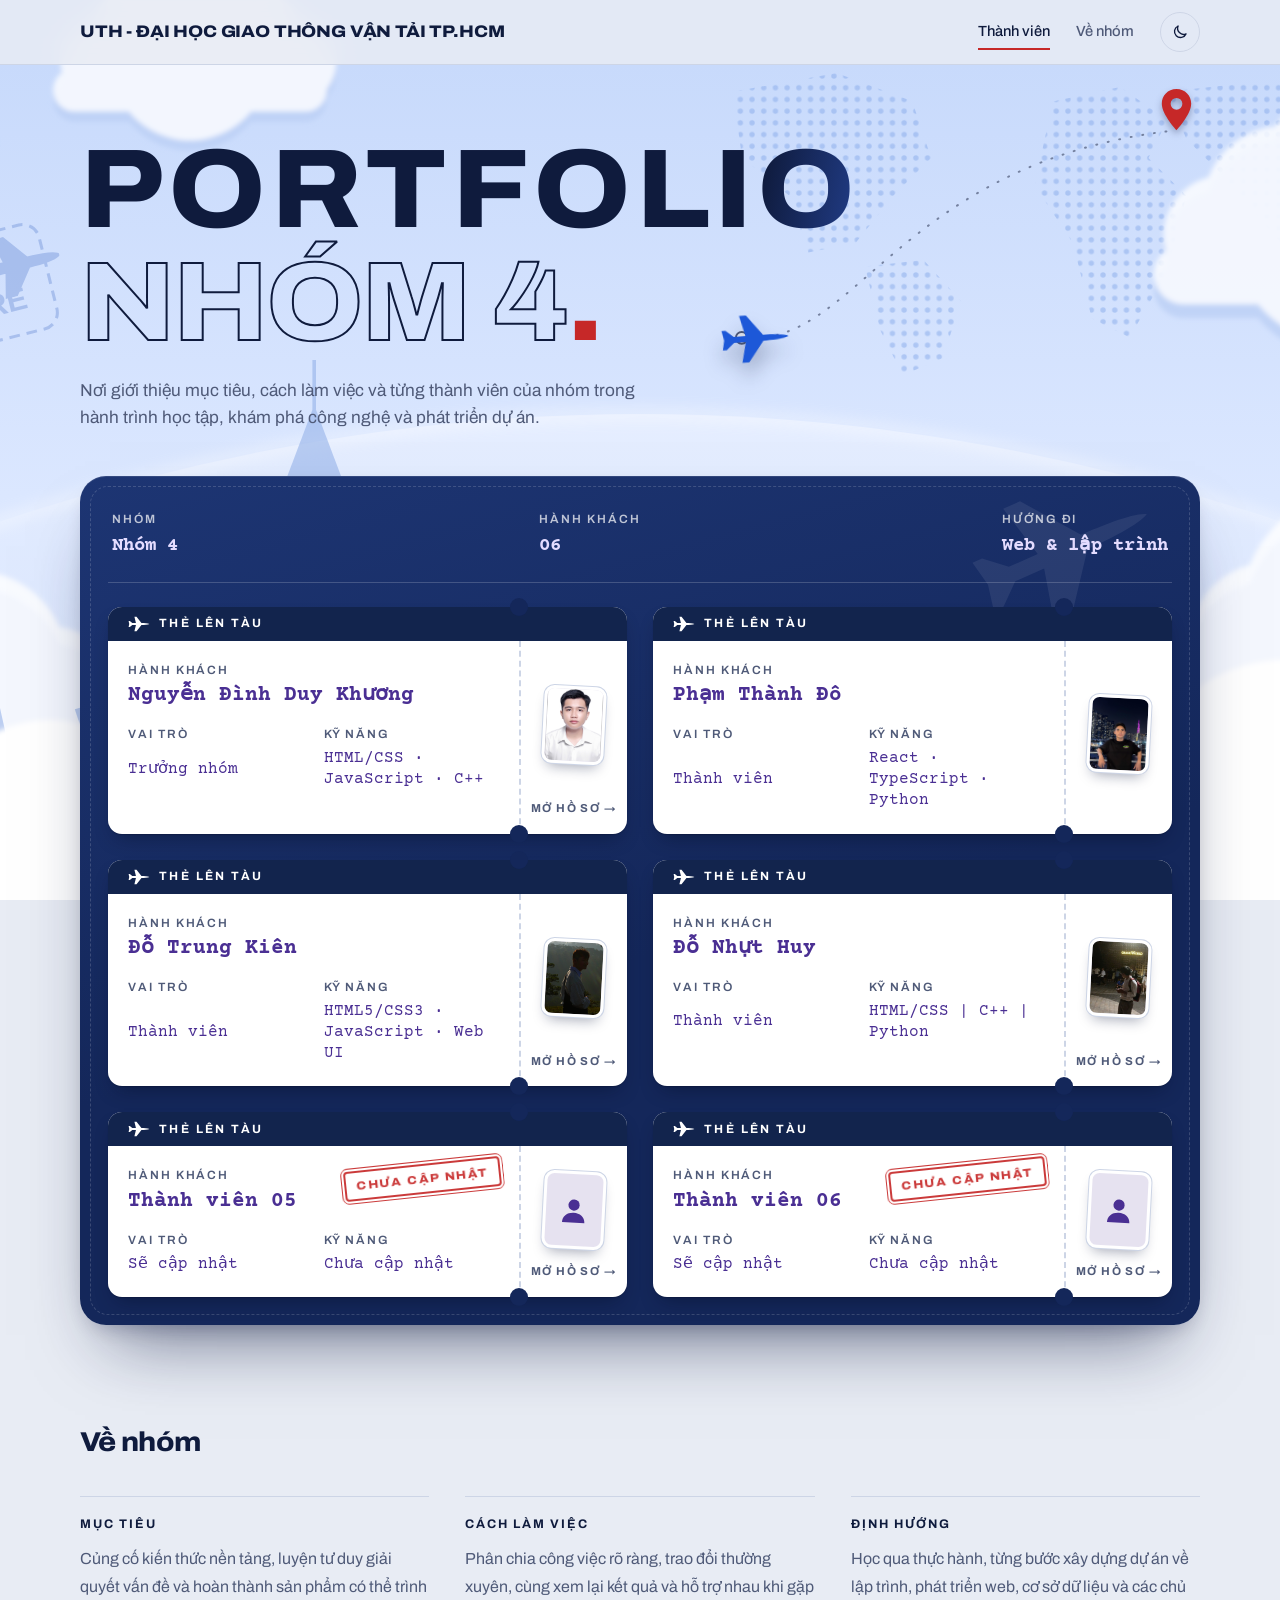
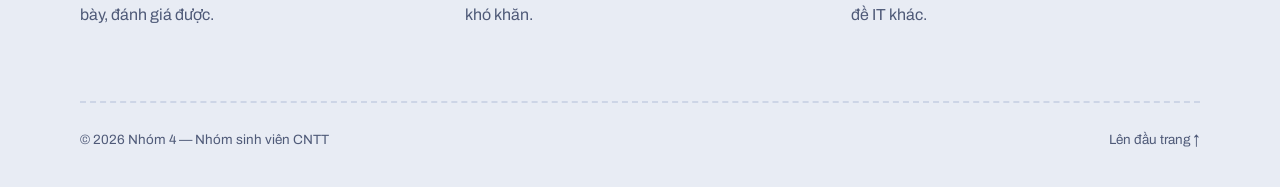
==== commit bc6df0aa: "sua duong dan images" ====
--- a/index.html
+++ b/index.html
@@ -302,7 +302,7 @@
                     ><svg class="ph-fallback" aria-hidden="true">
                       <use href="#person" /></svg
                     ><img
-                      src="/images/huy/avt.jpg"
+                      src="./images/huy/avt.jpg"
                       alt="Ảnh Thành viên 04"
                       onerror="this.remove()" /></span
                   ><span class="open"
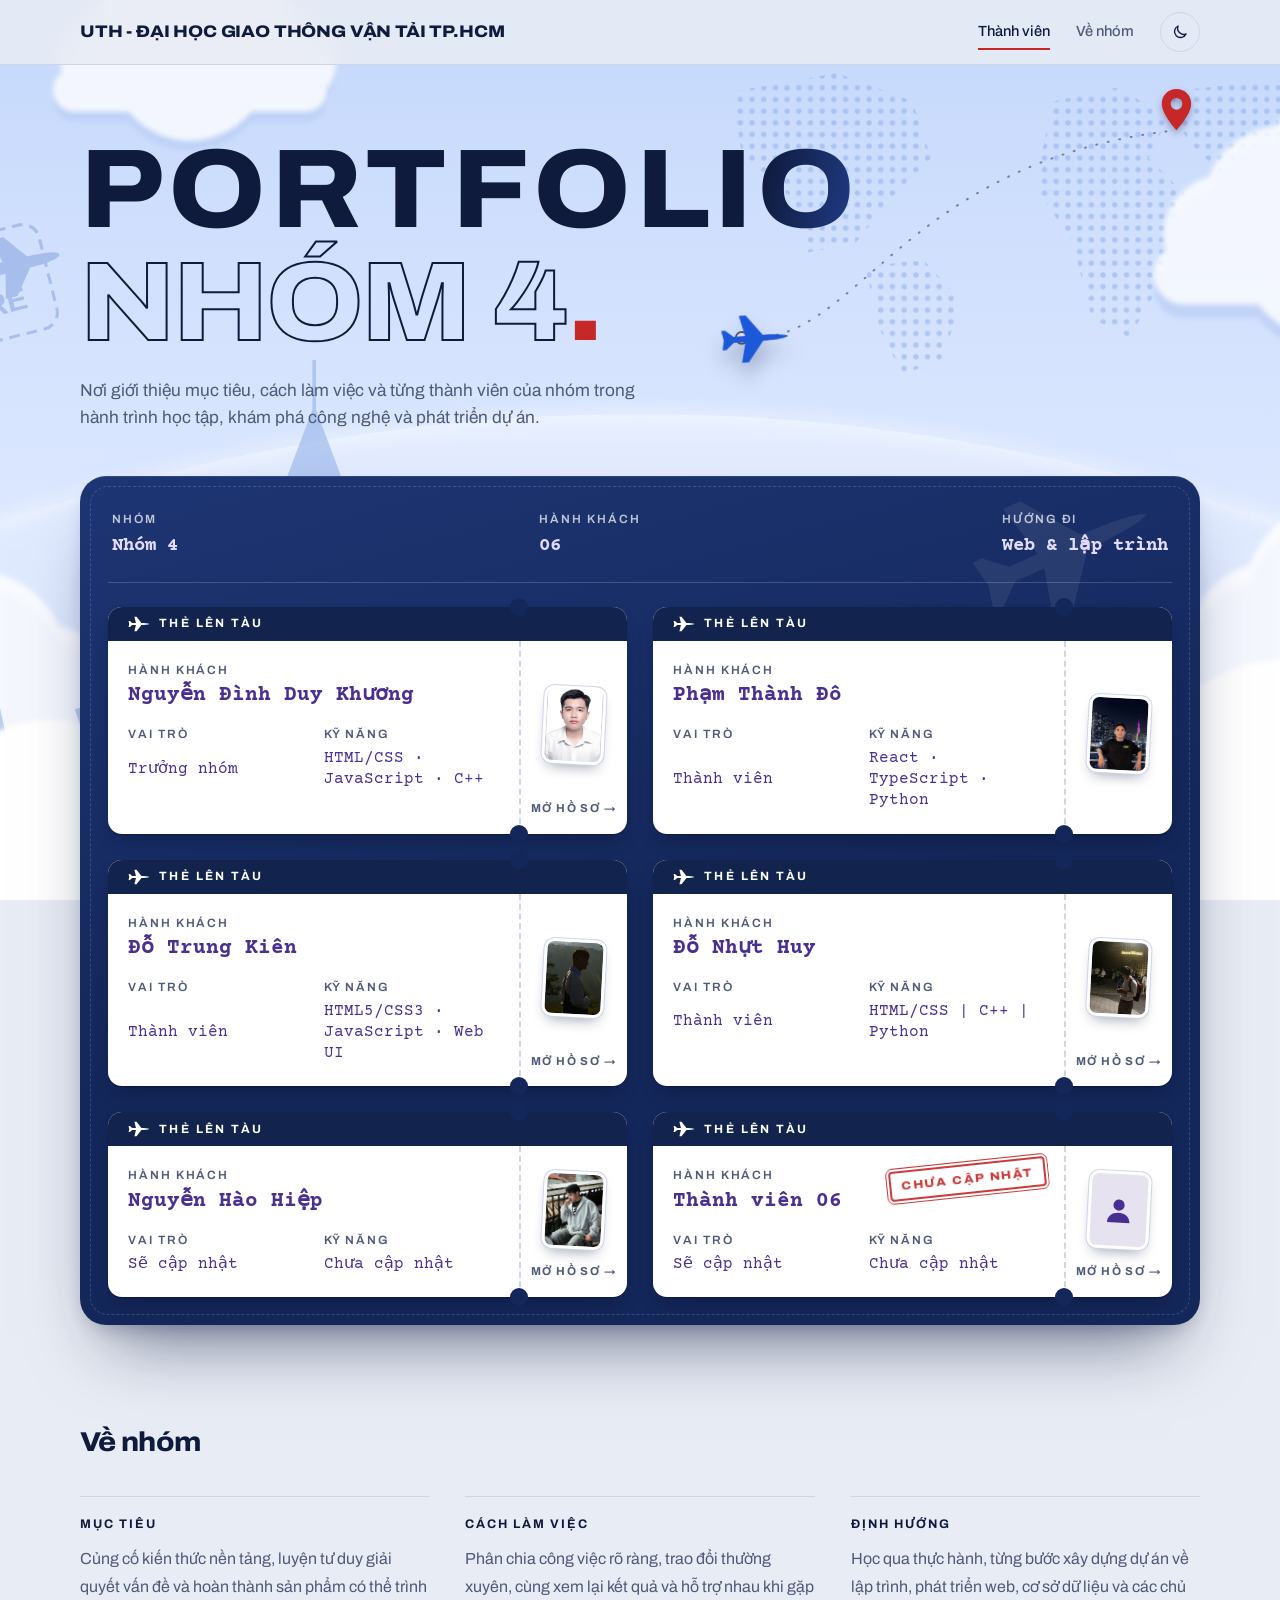
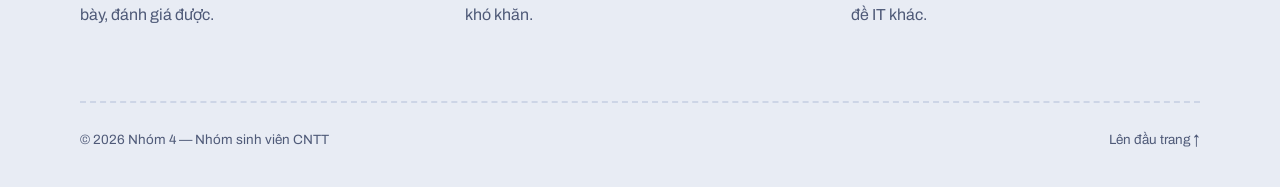
==== commit 5743d9be: "Đưa portfolio Nguyễn Hào Hiệp vào ô thành viên số 5 Chuyển các tệp của Hiệp vào members/, css/, js/," ====
--- a/index.html
+++ b/index.html
@@ -312,18 +312,18 @@
               </a>
             </li>
             <li>
-              <a class="coupon is-pending" href="members/thanh-vien-05.html">
-                <span class="coupon-head"
-                  ><span
-                    ><svg class="ico-plane" aria-hidden="true">
-                      <use href="#plane" /></svg
-                    >Thẻ lên tàu</span
-                  ></span
-                >
-                <span class="coupon-body">
-                  <span class="field"
-                    ><span class="label">Hành khách</span
-                    ><span class="value name">Thành viên 05</span></span
+              <a class="coupon" href="members/hiep.html">
+                <span class="coupon-head"
+                  ><span
+                    ><svg class="ico-plane" aria-hidden="true">
+                      <use href="#plane" /></svg
+                    >Thẻ lên tàu</span
+                  ></span
+                >
+                <span class="coupon-body">
+                  <span class="field"
+                    ><span class="label">Hành khách</span
+                    ><span class="value name">Nguyễn Hào Hiệp</span></span
                   >
                   <span class="field"
                     ><span class="label">Vai trò</span
@@ -333,7 +333,6 @@
                     ><span class="label">Kỹ năng</span
                     ><span class="value">Chưa cập nhật</span></span
                   >
-                  <span class="stamp">Chưa cập nhật</span>
                 </span>
                 <span class="coupon-stub"
                   ><span class="photo"
@@ -341,7 +340,7 @@
                       <use href="#person" /></svg
                     ><img
                       src="images/members/05.jpg"
-                      alt="Ảnh Thành viên 05"
+                      alt="Ảnh Nguyễn Hào Hiệp"
                       onerror="this.remove()" /></span
                   ><span class="open"
                     >Mở hồ sơ <i aria-hidden="true">→</i></span
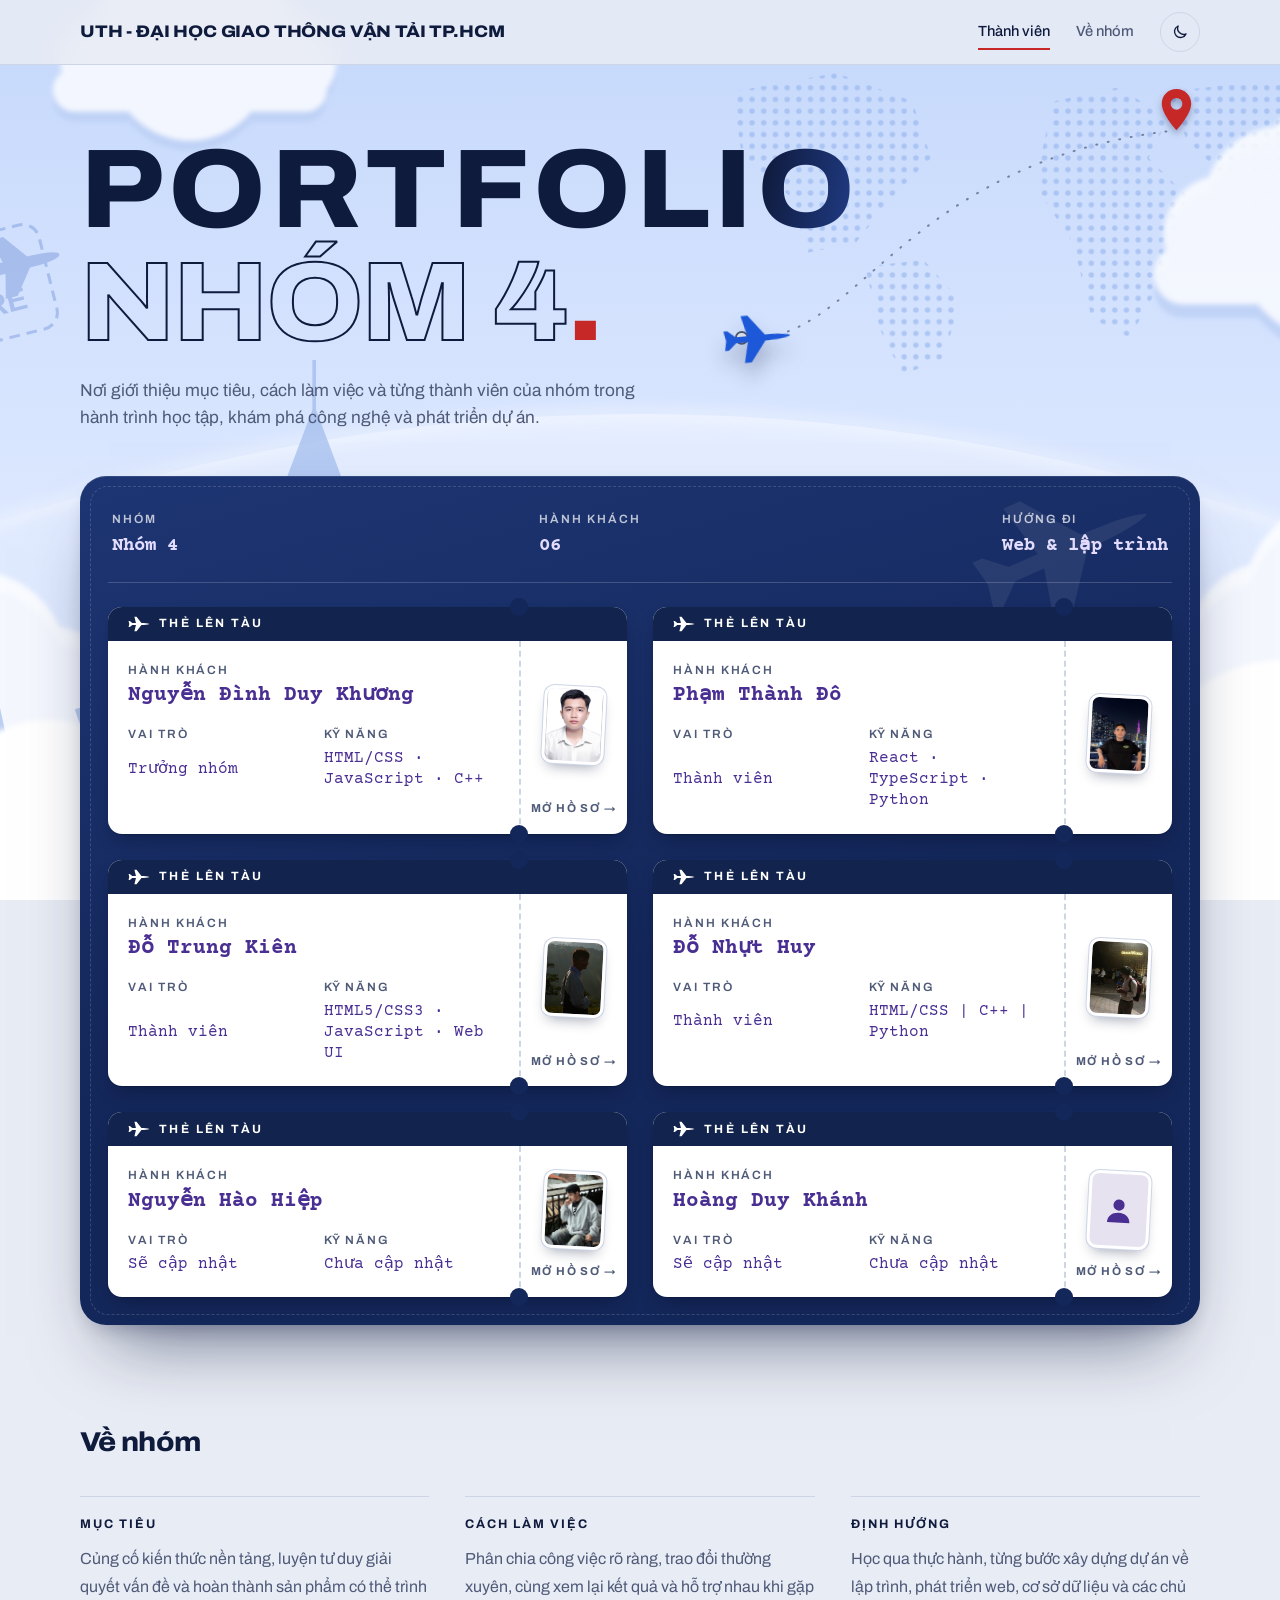
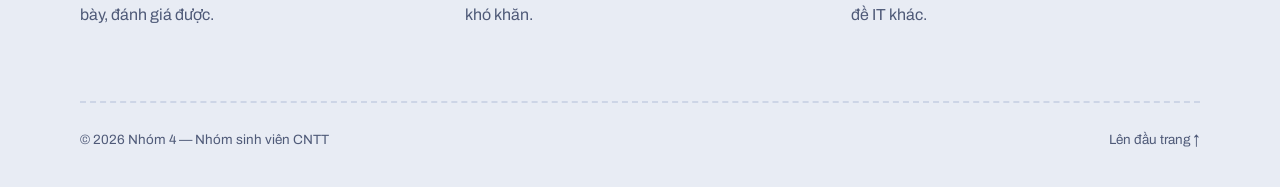
==== commit 91d5bfd3: "Đưa portfolio Hoàng Duy Khánh vào ô thành viên số 6 Nối thẻ số 6 ở trang chủ nhóm tới members/duy-kh" ====
--- a/index.html
+++ b/index.html
@@ -349,18 +349,18 @@
               </a>
             </li>
             <li>
-              <a class="coupon is-pending" href="members/thanh-vien-06.html">
-                <span class="coupon-head"
-                  ><span
-                    ><svg class="ico-plane" aria-hidden="true">
-                      <use href="#plane" /></svg
-                    >Thẻ lên tàu</span
-                  ></span
-                >
-                <span class="coupon-body">
-                  <span class="field"
-                    ><span class="label">Hành khách</span
-                    ><span class="value name">Thành viên 06</span></span
+              <a class="coupon" href="members/duy-khanh.html">
+                <span class="coupon-head"
+                  ><span
+                    ><svg class="ico-plane" aria-hidden="true">
+                      <use href="#plane" /></svg
+                    >Thẻ lên tàu</span
+                  ></span
+                >
+                <span class="coupon-body">
+                  <span class="field"
+                    ><span class="label">Hành khách</span
+                    ><span class="value name">Hoàng Duy Khánh</span></span
                   >
                   <span class="field"
                     ><span class="label">Vai trò</span
@@ -370,7 +370,6 @@
                     ><span class="label">Kỹ năng</span
                     ><span class="value">Chưa cập nhật</span></span
                   >
-                  <span class="stamp">Chưa cập nhật</span>
                 </span>
                 <span class="coupon-stub"
                   ><span class="photo"
@@ -378,7 +377,7 @@
                       <use href="#person" /></svg
                     ><img
                       src="images/members/06.jpg"
-                      alt="Ảnh Thành viên 06"
+                      alt="Ảnh Hoàng Duy Khánh"
                       onerror="this.remove()" /></span
                   ><span class="open"
                     >Mở hồ sơ <i aria-hidden="true">→</i></span
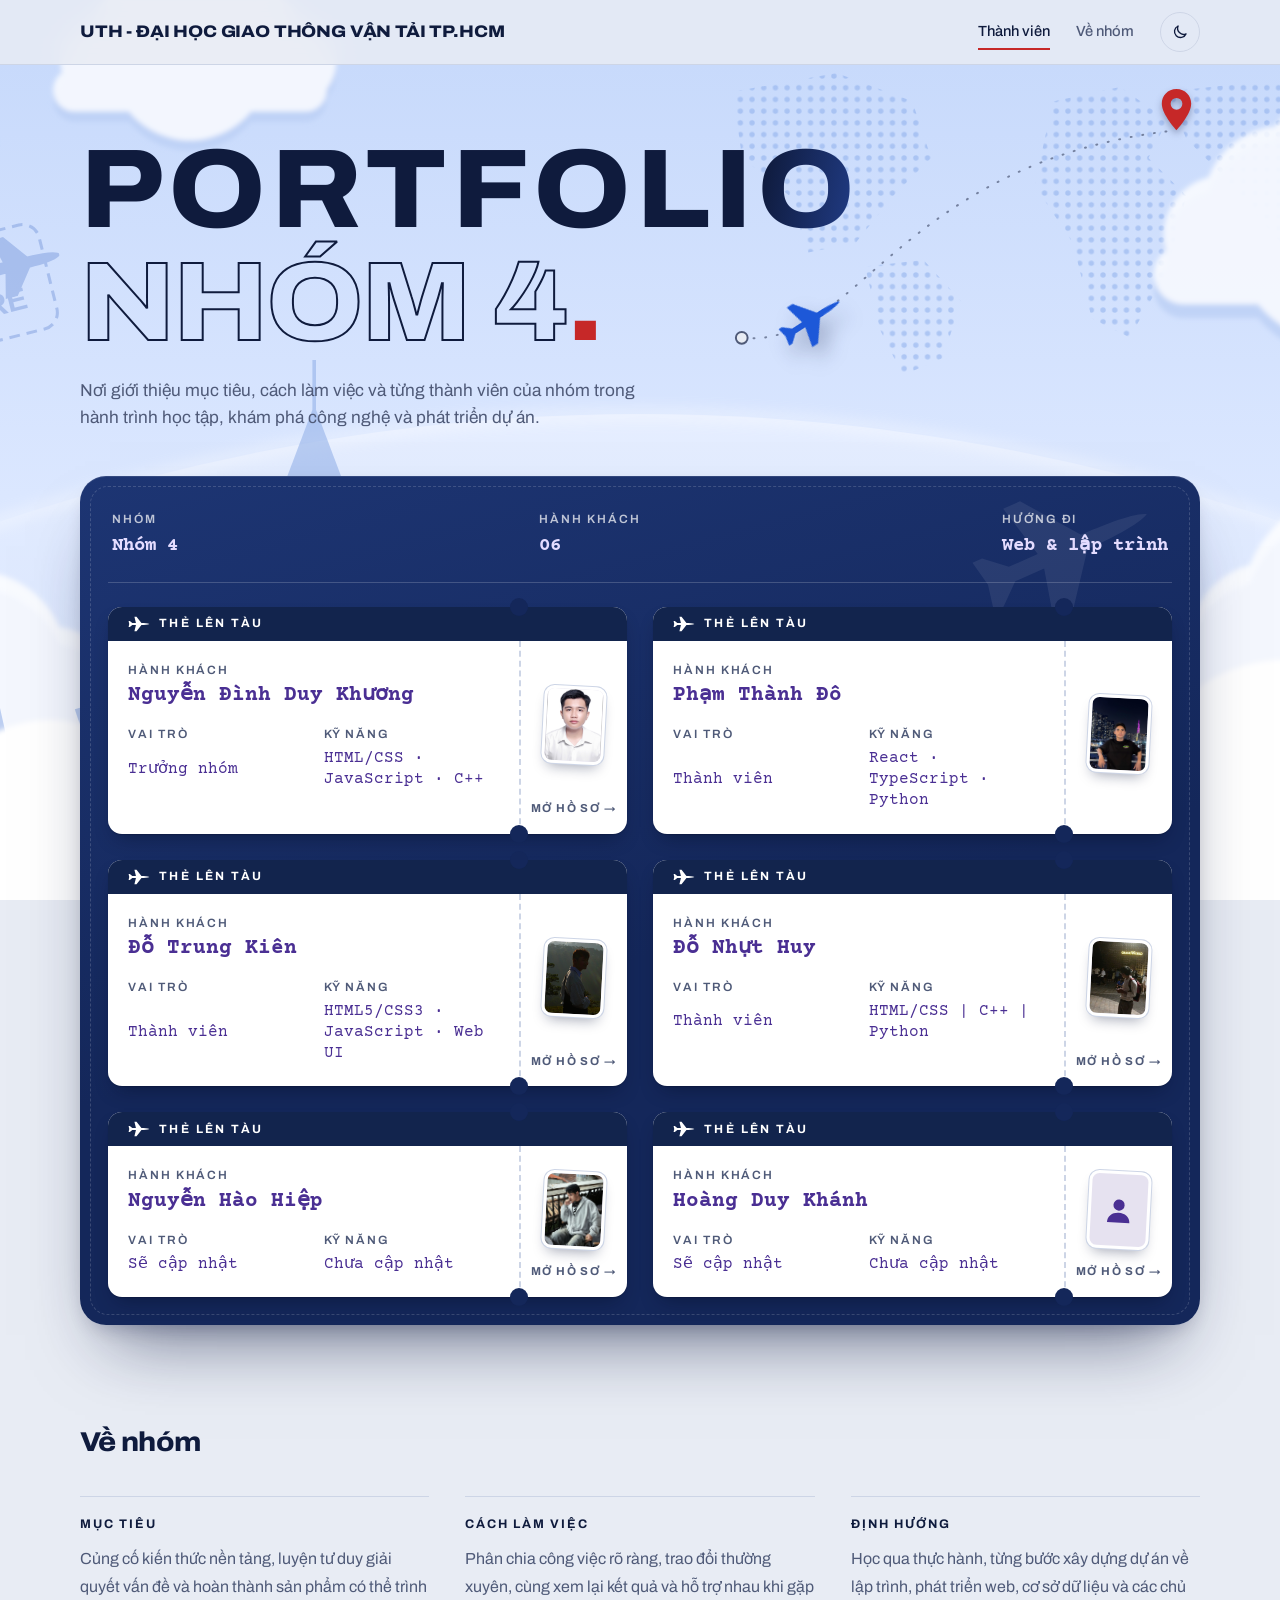
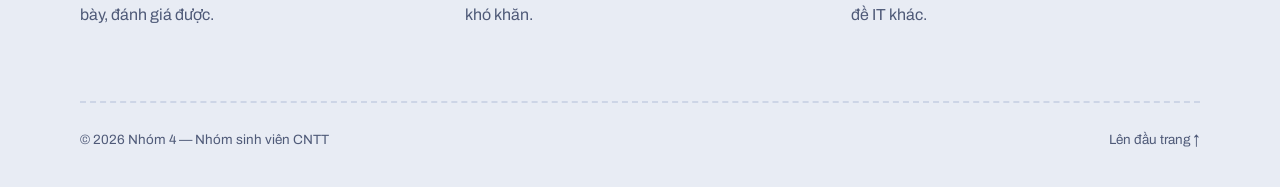
==== commit 73a6abb3: "Sửa đường dẫn CSS/JS trang Đỗ Nhựt Huy, cập nhật thẻ số 4 Đổi đường dẫn tuyệt đối /Portfolio/... san" ====
--- a/index.html
+++ b/index.html
@@ -274,7 +274,7 @@
               </a>
             </li>
             <li>
-              <a class="coupon is-pending" href="members/donhuthuy.html">
+              <a class="coupon" href="members/donhuthuy.html">
                 <span class="coupon-head"
                   ><span
                     ><svg class="ico-plane" aria-hidden="true">
@@ -303,7 +303,7 @@
                       <use href="#person" /></svg
                     ><img
                       src="./images/huy/avt.jpg"
-                      alt="Ảnh Thành viên 04"
+                      alt="Ảnh Đỗ Nhựt Huy"
                       onerror="this.remove()" /></span
                   ><span class="open"
                     >Mở hồ sơ <i aria-hidden="true">→</i></span
